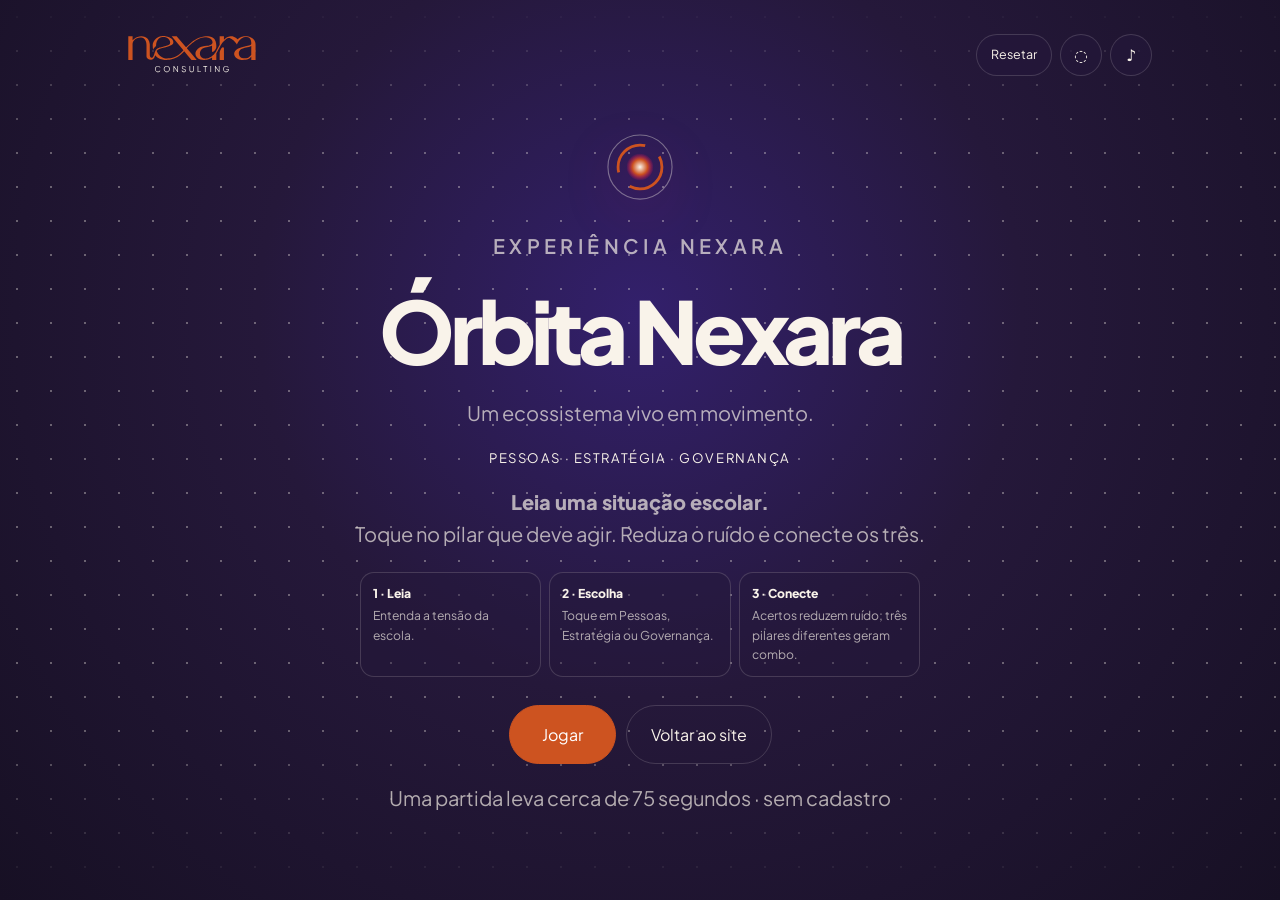
==== nexara-game-2.html @ ec798488 "Add Nexara game 2 experience" ====
<!doctype html>
<html lang="pt-BR">
<head>
  <meta charset="utf-8" />
  <meta name="viewport" content="width=device-width, initial-scale=1, viewport-fit=cover" />
  <title>Órbita Nexara — um ecossistema vivo em movimento</title>
  <meta name="description" content="Uma experiência interativa Nexara sobre decisões, equilíbrio, conexão e ruído no ecossistema escolar." />
  <link rel="stylesheet" href="styles.css?v=20260816-game" />
  <style>
    :root{--g-bg:#25183A;--g-ink:#F9F3EA;--g-muted:rgba(249,243,234,.68);--g-line:rgba(249,243,234,.16);--g-pink:#E30B5D;--g-terra:#CD5320;--g-teal:#25907D;--g-purple:#33206C}
    html,body{min-height:100%;background:var(--g-bg);color:var(--g-ink)}body{overflow-x:hidden}
    .orbit-page{min-height:100svh;position:relative;overflow:hidden;background:radial-gradient(circle at 50% 35%,#33206C 0,#25183A 44%,#171024 100%)}
    .orbit-page:before{content:"";position:absolute;inset:0;opacity:.35;background-image:radial-gradient(#F9F3EA 1px,transparent 1px);background-size:34px 34px;mask-image:linear-gradient(to bottom,transparent,#000 18%,#000 80%,transparent)}
    .orbit-shell{width:min(100%,1120px);min-height:100svh;margin:auto;padding:clamp(18px,3vw,34px) clamp(16px,4vw,48px) 40px;position:relative;z-index:1;display:flex;flex-direction:column}
    .orbit-top{display:flex;align-items:center;justify-content:space-between;gap:16px}.orbit-top img{width:128px}.orbit-top-actions{display:flex;gap:8px}.icon-btn{border:1px solid var(--g-line);background:rgba(37,24,58,.62);color:var(--g-ink);border-radius:999px;min-width:42px;height:42px;cursor:pointer;font:inherit}.icon-btn:focus-visible,.orbit-choice:focus-visible,.btn:focus-visible,input:focus-visible,select:focus-visible{outline:3px solid #F9F3EA;outline-offset:3px}
    .orbit-intro,.orbit-result,.orbit-form{max-width:690px;margin:auto;text-align:center;display:grid;gap:18px;align-content:center;flex:1}.orbit-mark{width:90px;margin:0 auto;filter:drop-shadow(0 16px 28px rgba(227,11,93,.28))}.eyebrow{color:#F29A67}.orbit-intro h1{font-size:clamp(2.5rem,8vw,5.4rem);letter-spacing:-.06em}.orbit-intro p{font-size:clamp(1rem,2.5vw,1.25rem);color:var(--g-muted);max-width:48ch;margin:auto}.orbit-sub{font-size:.82rem!important;letter-spacing:.12em;text-transform:uppercase;color:#F9F3EA!important}.orbit-actions{display:flex;justify-content:center;gap:10px;flex-wrap:wrap;margin-top:10px}
    .btn{font:inherit}.orbit-page .btn-accent{background:var(--g-terra);border-color:var(--g-terra);color:#fff}.orbit-page .btn-ghost{background:transparent!important;color:var(--g-ink)!important;border-color:var(--g-line)!important}.orbit-page .btn-ghost:hover{background:rgba(249,243,234,.08)!important;border-color:var(--g-ink)!important;color:var(--g-ink)!important}
    .orbit-game{display:none;flex:1;min-height:0;flex-direction:column;gap:14px;padding-top:22px}.orbit-game.active{display:flex}.game-meta{display:flex;align-items:center;justify-content:space-between;gap:12px;font-size:.82rem;color:var(--g-muted)}.progress{height:5px;background:rgba(249,243,234,.12);border-radius:9px;overflow:hidden}.progress i{display:block;height:100%;width:0;background:linear-gradient(90deg,var(--g-pink),var(--g-terra),var(--g-teal));transition:width .35s ease}
    .orbital-stage{position:relative;height:min(45svh,430px);min-height:270px;display:grid;place-items:center}.orbital-stage canvas{position:absolute;inset:0;width:100%;height:100%}.core-asset{width:120px;position:relative;z-index:1;filter:drop-shadow(0 0 26px rgba(205,83,32,.4));transition:transform .3s ease}.core-asset.pulse{transform:scale(1.16)}.noise-readout{position:absolute;right:0;top:8px;display:grid;gap:5px;justify-items:end;font-size:.72rem;letter-spacing:.1em;text-transform:uppercase;color:var(--g-muted)}.noise-readout b{color:#F9F3EA}.noise-bar{width:90px;height:5px;border-radius:9px;background:rgba(249,243,234,.14);overflow:hidden}.noise-bar i{display:block;height:100%;width:0;background:var(--g-pink);transition:width .3s ease}
    .scenario{background:rgba(27,16,47,.88);border:1px solid var(--g-line);border-radius:22px;padding:20px clamp(16px,4vw,28px);backdrop-filter:blur(14px);display:grid;gap:12px;box-shadow:0 20px 50px rgba(0,0,0,.22)}.scenario-kicker{font-size:.72rem;letter-spacing:.14em;text-transform:uppercase;color:#F29A67}.scenario h2{font-size:clamp(1.12rem,3.4vw,1.55rem);line-height:1.28}.scenario small{color:var(--g-muted)}.choices{display:grid;grid-template-columns:repeat(3,1fr);gap:9px}.orbit-choice{border:1px solid var(--g-line);border-radius:15px;background:#25183A;color:var(--g-ink);padding:12px 8px;min-height:74px;display:grid;place-items:center;gap:6px;cursor:pointer;font:600 .78rem/1.15 inherit;transition:transform .2s,border-color .2s,background .2s}.orbit-choice img{width:30px;height:30px}.orbit-choice:hover,.orbit-choice:active{transform:translateY(-2px);border-color:var(--g-terra);background:#33206C}.orbit-choice[disabled]{opacity:.45;cursor:default;transform:none}.feedback{min-height:22px;font-size:.86rem;color:var(--g-muted);text-align:center}.feedback.good{color:#8BD5C6}.feedback.bad{color:#FF9ABB}
    .scoreline{display:flex;justify-content:space-between;gap:8px;color:var(--g-muted);font-size:.78rem}.scoreline b{color:var(--g-ink);font-size:1rem}.combo{color:#F29A67}
    .howto{margin:0;text-align:center;color:var(--g-muted);font-size:.78rem;letter-spacing:.02em}.howto strong{color:var(--g-ink)}
    .rules{display:grid;grid-template-columns:repeat(3,1fr);gap:8px;margin:4px auto 0;width:min(100%,560px);text-align:left}.rule{border:1px solid var(--g-line);border-radius:14px;padding:11px 12px;background:rgba(37,24,58,.42);font-size:.76rem;color:var(--g-muted)}.rule b{display:block;color:var(--g-ink);margin-bottom:3px}.reset-btn{padding-inline:14px;min-width:auto;font-size:.78rem}
    .orbit-result{display:none}.orbit-result.active{display:grid}.result-score{font-size:clamp(4rem,15vw,7rem);font-weight:800;letter-spacing:-.08em;line-height:.9;color:#F9F3EA}.result-score small{font-size:1rem;letter-spacing:.12em;color:var(--g-muted)}.result-copy{color:var(--g-muted);max-width:48ch;margin:auto}.result-bars{display:grid;gap:10px;text-align:left;margin:12px auto;width:min(100%,420px)}.result-row{display:grid;grid-template-columns:110px 1fr 30px;align-items:center;gap:10px;font-size:.78rem}.result-track{height:7px;background:rgba(249,243,234,.12);border-radius:8px;overflow:hidden}.result-track i{display:block;height:100%;background:var(--g-terra);width:0}.result-row:nth-child(2) i{background:var(--g-pink)}.result-row:nth-child(3) i{background:var(--g-teal)}.result-row:nth-child(4) i{background:#9F90D4}
    .orbit-form{display:none;max-width:620px;text-align:left}.orbit-form.active{display:grid}.orbit-form h2{text-align:center}.orbit-form>p{text-align:center;color:var(--g-muted)}.form-grid{display:grid;grid-template-columns:1fr 1fr;gap:12px}.field{display:grid;gap:6px}.field.full{grid-column:1/-1}.field label{font-size:.78rem;color:var(--g-muted)}.field input,.field select{width:100%;padding:12px 13px;border:1px solid var(--g-line);border-radius:12px;background:rgba(37,24,58,.8);color:var(--g-ink);font:inherit}.consent{display:flex;gap:9px;align-items:flex-start;font-size:.76rem;color:var(--g-muted)}.consent input{accent-color:var(--g-pink);margin-top:3px}.form-error{color:#FF9ABB;font-size:.8rem;min-height:18px}.form-success{color:#8BD5C6;text-align:center}.form-actions{display:flex;justify-content:center;gap:10px;flex-wrap:wrap}.orbit-foot{font-size:.72rem;color:rgba(249,243,234,.45);text-align:center;margin-top:18px}
    @media(max-width:600px){.orbit-shell{padding-bottom:22px}.orbit-top img{width:112px}.choices{gap:6px}.orbit-choice{min-height:70px;font-size:.7rem}.form-grid{grid-template-columns:1fr}.field.full{grid-column:auto}.orbital-stage{height:36svh;min-height:235px}.core-asset{width:96px}.orbit-result,.orbit-form{padding:12px 0}.result-row{grid-template-columns:94px 1fr 26px}}
    @media(prefers-reduced-motion:reduce){.orbit-page *{animation:none!important;transition:none!important}}
  </style>
</head>
<body>
<main class="orbit-page" id="app"><div class="orbit-shell">
  <header class="orbit-top"><a href="index.html" aria-label="Voltar para Nexara"><img src="assets/logos/nexara-horizontal-white.svg" alt="Nexara Consulting" /></a><div class="orbit-top-actions"><button class="icon-btn reset-btn" id="reset" type="button" title="Resetar partida">Resetar</button><button class="icon-btn" id="motion" type="button" aria-pressed="false" title="Reduzir movimento">◌</button><button class="icon-btn" id="sound" type="button" aria-pressed="false" title="Som ligado">♪</button></div></header>
  <section class="orbit-intro" id="intro"><img class="orbit-mark" src="assets/game/nexara-core.svg" alt="" /><p class="eyebrow">Experiência Nexara</p><h1>Órbita Nexara</h1><p>Um ecossistema vivo em movimento.</p><p class="orbit-sub">Pessoas · Estratégia · Governança</p><p><strong>Leia uma situação escolar.</strong><br />Toque no pilar que deve agir. Reduza o ruído e conecte os três.</p><div class="rules" aria-label="Regras do jogo"><div class="rule"><b>1 · Leia</b>Entenda a tensão da escola.</div><div class="rule"><b>2 · Escolha</b>Toque em Pessoas, Estratégia ou Governança.</div><div class="rule"><b>3 · Conecte</b>Acertos reduzem ruído; três pilares diferentes geram combo.</div></div><div class="orbit-actions"><button class="btn btn-accent btn-lg" id="start" type="button">Jogar</button><a class="btn btn-ghost" href="index.html">Voltar ao site</a></div><p class="orbit-foot">Uma partida leva cerca de 75 segundos · sem cadastro</p></section>
  <section class="orbit-game" id="game" aria-live="polite"><div class="game-meta"><span>ÍNDICE DE ÓRBITA <b id="score">0</b></span><span><b id="phase">ORGANIZAR</b> · <span id="time">75</span>s</span></div><div class="progress"><i id="progress"></i></div><p class="howto"><strong>Como jogar:</strong> leia a situação → toque na força que deve agir → conecte os três pilares.</p><div class="orbital-stage"><canvas id="orbitCanvas" aria-hidden="true"></canvas><img class="core-asset" id="core" src="assets/game/nexara-core.svg" alt="Núcleo do ecossistema" /><div class="noise-readout"><span>ruído <b id="noiseText">12%</b></span><span class="noise-bar"><i id="noiseBar"></i></span></div></div><div class="scenario" id="scenario"><div class="scenario-kicker" id="scenarioTag">SITUAÇÃO 01</div><h2 id="scenarioText">A equipe cresceu, mas as decisões continuam concentradas em poucas pessoas.</h2><small><strong>Escolha uma resposta:</strong> qual força deve agir agora?</small><div class="choices"><button class="orbit-choice" data-pillar="0"><img src="assets/game/pillar-people.svg" alt="" />Pessoas</button><button class="orbit-choice" data-pillar="1"><img src="assets/game/pillar-strategy.svg" alt="" />Estratégia</button><button class="orbit-choice" data-pillar="2"><img src="assets/game/pillar-governance.svg" alt="" />Governança</button></div><div class="feedback" id="feedback" role="status"></div><div class="scoreline"><span>sequência <b class="combo" id="combo">—</b></span><span>melhor <b id="best">0</b></span></div></div></section>
  <section class="orbit-result" id="result"><img class="orbit-mark" src="assets/game/nexara-core.svg" alt="" /><p class="eyebrow">Órbita concluída</p><h2 id="resultTitle">Você manteve o sistema em movimento.</h2><div class="result-score"><span id="finalScore">0</span><small>/100<br />ÍNDICE DE ÓRBITA</small></div><p class="result-copy" id="resultCopy"></p><div class="result-bars"><div class="result-row"><span>Pessoas</span><span class="result-track"><i id="barPeople"></i></span><b id="valPeople">0</b></div><div class="result-row"><span>Estratégia</span><span class="result-track"><i id="barStrategy"></i></span><b id="valStrategy">0</b></div><div class="result-row"><span>Governança</span><span class="result-track"><i id="barGovernance"></i></span><b id="valGovernance">0</b></div><div class="result-row"><span>Ruído</span><span class="result-track"><i id="barNoise"></i></span><b id="valNoise">0</b></div></div><div class="orbit-actions"><button class="btn btn-accent" id="diagnostic" type="button">Receber diagnóstico gratuito</button><button class="btn btn-ghost" id="restart" type="button">Tentar novamente</button></div></section>
  <section class="orbit-form" id="form"><p class="eyebrow">Próximo movimento</p><h2>Seu sistema acabou de mostrar alguns sinais.</h2><p>Quer descobrir onde sua escola pode estar perdendo energia?</p><form id="leadForm" novalidate><div class="form-grid"><div class="field"><label for="name">Nome*</label><input id="name" name="name" required /></div><div class="field"><label for="email">E-mail*</label><input id="email" name="email" type="email" required /></div><div class="field full"><label for="school">Nome da escola*</label><input id="school" name="school" required /></div><div class="field"><label for="phone">Celular</label><input id="phone" name="phone" inputmode="tel" placeholder="+55 (11) 99999-9999" /></div><div class="field"><label for="city">Cidade*</label><input id="city" name="city" required /></div><div class="field"><label for="state">Estado*</label><select id="state" name="state" required><option value="">Selecione</option><option>AC</option><option>AL</option><option>AM</option><option>BA</option><option>CE</option><option>DF</option><option>ES</option><option>GO</option><option>MA</option><option>MG</option><option>MS</option><option>MT</option><option>PA</option><option>PB</option><option>PE</option><option>PI</option><option>PR</option><option>RJ</option><option>RN</option><option>RO</option><option>RR</option><option>RS</option><option>SC</option><option>SE</option><option>SP</option><option>TO</option></select></div><div class="field"><label for="security">Pergunta de segurança · 7 + 4 = ?*</label><input id="security" name="security" inputmode="numeric" required /></div></div><label class="consent"><input id="consent" name="consent" type="checkbox" required /> Aceito receber mensagens e comunicações da School of Schools.</label><p class="form-error" id="formError" role="alert"></p><p class="form-success" id="formSuccess" hidden>Recebido. A Nexara vai entrar em contato.</p><div class="form-actions"><button class="btn btn-accent" type="submit">Receber meu diagnóstico</button><button class="btn btn-ghost" id="backResult" type="button">Voltar ao resultado</button></div></form></section>
</div></main>
<script>
(()=>{
 const $=s=>document.querySelector(s),qs=s=>[...document.querySelectorAll(s)],names=['Pessoas','Estratégia','Governança'],colors=['#E30B5D','#CD5320','#25907D'];
 const scenarios=[['A liderança está sobrecarregada e continua concentrando decisões que poderiam estar com a equipe.',[0],'LIDERANÇA'],['Um professor experiente perdeu energia depois de uma mudança na escola.',[0],'PESSOAS'],['Os valores estão nas paredes, mas não aparecem nas decisões do dia a dia.',[0],'CULTURA E VALORES'],['A escola quer desenvolver novas lideranças, mas sempre chama as mesmas pessoas.',[0],'LIDERANÇA'],['A equipe cresceu e os novos profissionais ainda não incorporaram a cultura.',[0],'EQUIPE'],['A inovação é um valor, mas ninguém sente espaço para experimentar.',[0],'CULTURA E VALORES'],['Cinco projetos começaram ao mesmo tempo e nenhum recebe energia suficiente.',[1],'ESTRATÉGIA'],['A escola cresceu, mas sua proposta de valor não acompanhou a nova fase.',[1],'DIREÇÃO'],['A mantenedora quer expandir e precisa escolher onde colocar energia primeiro.',[1],'CRESCIMENTO'],['Todo mundo está ocupado, mas ninguém sabe o que vem primeiro.',[1],'FOCO'],['As demandas de famílias, equipe e alunos disputam a mesma atenção.',[1],'PRIORIDADE'],['Bons projetos existem, mas não apontam para uma mesma direção.',[1],'DIREÇÃO'],['Não está claro se uma decisão cabe à direção, à coordenação ou à mantenedora.',[2],'CLAREZA'],['A direção espera uma decisão da coordenação, e a coordenação espera a direção.',[2],'PAPÉIS'],['Uma mudança foi anunciada sem definir quem a colocaria em prática.',[2],'RESPONSABILIDADE'],['Diferentes pessoas decidem sobre o mesmo assunto sem um critério comum.',[2],'ACORDOS'],['Uma família procura a escola e ninguém sabe quem deve conduzir a conversa.',[2],'FAMÍLIA'],['A escola cresceu, mas os papéis entre mantenedora e direção continuam os mesmos.',[2],'GOVERNANÇA'],['A equipe está sobrecarregada e as prioridades mudam toda semana.',[0,1],'PESSOAS + ESTRATÉGIA'],['Uma família pede uma exceção e a liderança precisa preservar confiança e critérios.',[0,2],'PESSOAS + GOVERNANÇA'],['A nova prioridade exige autonomia, mas ninguém sabe até onde pode decidir.',[1,2],'ESTRATÉGIA + GOVERNANÇA'],['Parte da equipe ainda não está preparada para implementar a nova proposta.',[0,1],'PESSOAS + ESTRATÉGIA'],['A escola quer mudar práticas sem perder sua identidade.',[0,1,2],'CONEXÃO'],['A direção quer ouvir a equipe, definir foco e registrar quem decide.',[0,1,2],'CONEXÃO'],['Um conflito entre áreas volta a aparecer porque cada uma age por uma lógica.',[0,2],'CONEXÃO'],['Uma reunião termina com muitas ideias, mas nenhuma decisão com dono.',[1,2],'RUÍDO'],['Urgências interrompem o planejamento e criam retrabalho.',[1],'RUÍDO'],['Reuniões demais estão atravessando o tempo de preparação dos professores.',[0,1],'RUÍDO'],['Informações desencontradas fazem famílias receberem respostas diferentes.',[0,2],'RUÍDO']];
 const state={phase:'INTRO',score:0,noise:12,elapsed:0,scenario:0,combo:[],comboCount:0,pillar:[0,0,0],answered:false,best:Number(localStorage.getItem('nexaraOrbitBest')||0),sound:false,reduced:matchMedia('(prefers-reduced-motion: reduce)').matches};
 const intro=$('#intro'),game=$('#game'),result=$('#result'),form=$('#form'),canvas=$('#orbitCanvas'),ctx=canvas.getContext('2d');$('#best').textContent=state.best;
 function track(name,detail={}){window.dataLayer=window.dataLayer||[];window.dataLayer.push({event:name,...detail})}let audioCtx=null;function ensureAudio(){try{audioCtx=audioCtx||new(window.AudioContext||window.webkitAudioContext)();if(audioCtx.state==='suspended')audioCtx.resume()}catch(e){audioCtx=null}}function tone(freq,dur=.12,type='sine'){if(!state.sound||!audioCtx)return;const o=audioCtx.createOscillator(),g=audioCtx.createGain(),now=audioCtx.currentTime;o.type=type;o.frequency.setValueAtTime(freq,now);g.gain.setValueAtTime(.0001,now);g.gain.exponentialRampToValueAtTime(.1,now+.015);g.gain.exponentialRampToValueAtTime(.0001,now+dur);o.connect(g).connect(audioCtx.destination);o.start(now);o.stop(now+dur+.02)}function resize(){const r=canvas.getBoundingClientRect(),d=Math.min(devicePixelRatio||1,1.5);canvas.width=r.width*d;canvas.height=r.height*d;ctx.setTransform(d,0,0,d,0,0)}addEventListener('resize',resize);resize();
 const dots=Array.from({length:26},(_,i)=>({a:Math.random()*Math.PI*2,r:70+Math.random()*140,s:.08+Math.random()*.2,c:i%3}));
 const orbitNodes=[{label:'P',color:colors[0],angle:-Math.PI/2,rx:.34,ry:.19},{label:'E',color:colors[1],angle:.55,rx:.39,ry:.22},{label:'G',color:colors[2],angle:2.6,rx:.34,ry:.19}];
 function draw(t=0){const w=canvas.clientWidth,h=canvas.clientHeight,sec=t/1000;ctx.clearRect(0,0,w,h);ctx.save();ctx.translate(w/2,h/2);const base=Math.min(w,h),cx=0,cy=0;ctx.strokeStyle='rgba(249,243,234,.12)';ctx.lineWidth=1;[.64,1,1.35].forEach((m,i)=>{ctx.beginPath();ctx.ellipse(cx,cy,base*.22*m,base*.10*m,(-.18+i*.7),0,Math.PI*2);ctx.stroke()});dots.forEach(d=>{d.a+=(state.reduced?0:d.s*.01);const rx=base*.22*(d.r/110),ry=rx*.46;ctx.fillStyle=colors[d.c];ctx.globalAlpha=.2+state.score/260;ctx.beginPath();ctx.arc(Math.cos(d.a)*rx,Math.sin(d.a)*ry,2.2,0,Math.PI*2);ctx.fill()});
   const pts=orbitNodes.map((n,i)=>{const energy=Math.min(1,(state.pillar[i]||0)/5);const wobble=state.reduced?0:Math.sin(sec*(.7+i*.18)+i)*.035;const a=n.angle+sec*(.18+i*.06)+wobble;return{x:Math.cos(a)*base*n.rx*(1+energy*.12),y:Math.sin(a)*base*n.ry*(1+energy*.12),energy,color:n.color,label:n.label}});
   pts.forEach((p,i)=>{const q=pts[(i+1)%3],strength=Math.min(1,(state.pillar[i]+state.pillar[(i+1)%3])/8);ctx.strokeStyle=p.color;ctx.globalAlpha=.18+strength*.5;ctx.lineWidth=1+strength*2;ctx.beginPath();ctx.moveTo(p.x,p.y);ctx.lineTo(q.x,q.y);ctx.stroke()});
   pts.forEach(p=>{const r=7+p.energy*8;ctx.globalAlpha=.22;ctx.fillStyle=p.color;ctx.beginPath();ctx.arc(p.x,p.y,r*2.8,0,Math.PI*2);ctx.fill();ctx.globalAlpha=1;ctx.fillStyle=p.color;ctx.beginPath();ctx.arc(p.x,p.y,r,0,Math.PI*2);ctx.fill();ctx.fillStyle='#F9F3EA';ctx.font='700 10px Plus Jakarta Sans';ctx.textAlign='center';ctx.textBaseline='middle';ctx.fillText(p.label,p.x,p.y)});
   const noiseCount=Math.min(12,Math.round(state.noise/8));for(let i=0;i<noiseCount;i++){const a=sec*(.35+i*.03)+i*1.9,x=Math.cos(a)*base*.38,y=Math.sin(a)*base*.21;ctx.strokeStyle='#E30B5D';ctx.globalAlpha=.18+state.noise/220;ctx.lineWidth=1.5;ctx.beginPath();ctx.moveTo(x-7,y-4);ctx.lineTo(x+7,y+4);ctx.stroke()}
   ctx.restore();requestAnimationFrame(draw)}draw();
 function setSection(which){[game,result,form].forEach(s=>s.classList.remove('active'));intro.style.display=which==='INTRO'?'grid':'none';if(which==='PLAYING')game.classList.add('active');if(which==='RESULT')result.classList.add('active');if(which==='FORM')form.classList.add('active');state.phase=which}
 function update(){const pct=Math.min(100,state.elapsed/75*100);$('#progress').style.width=pct+'%';$('#time').textContent=Math.max(0,Math.ceil(75-state.elapsed));$('#score').textContent=state.score;$('#noiseText').textContent=state.noise+'%';$('#noiseBar').style.width=state.noise+'%';$('#phase').textContent=state.elapsed<20?'ORGANIZAR':state.elapsed<45?'CONECTAR':'ESTABILIZAR';$('#combo').textContent=state.combo.length?state.combo.map(i=>names[i][0]).join(' · '):'—'}
 let last=0,timer;function startGame(){ensureAudio();state.sound=true;$('#sound').textContent='♪';$('#sound').setAttribute('aria-pressed','true');tone(440,.16);track('game_started');setSection('PLAYING');requestAnimationFrame(resize);Object.assign(state,{score:0,noise:12,elapsed:0,scenario:0,combo:[],comboCount:0,pillar:[0,0,0],answered:false});nextScenario();last=performance.now();timer=requestAnimationFrame(loop)}function loop(now){if(state.phase!=='PLAYING')return;const dt=(now-last)/1000;last=now;state.elapsed+=dt;update();if(state.elapsed>=75){complete();return}timer=requestAnimationFrame(loop)}
 function nextScenario(){const pool=scenarios.filter((_,i)=>i!==state.scenario),pick=pool[Math.floor(Math.random()*pool.length)];state.current=pick;state.scenario=scenarios.indexOf(pick);state.answered=false;$('#scenarioTag').textContent='SITUAÇÃO '+String(state.scenario+1).padStart(2,'0')+' · '+pick[2];$('#scenarioText').textContent=pick[0];$('#feedback').textContent='';$('#feedback').className='feedback';qs('.orbit-choice').forEach(b=>b.disabled=false);update()}
 function choose(p){if(state.phase!=='PLAYING'||state.answered)return;state.answered=true;const good=state.current[1].includes(p);state.pillar[p]++;track('pillar_'+['people','strategy','governance'][p]+'_selected');qs('.orbit-choice').forEach(b=>b.disabled=true);if(good){state.score+=8;state.noise=Math.max(4,state.noise-5);state.combo.push(p);if(state.combo.length>3)state.combo.shift();$('#feedback').textContent=state.current[1].length>1?'Conexão encontrada. O sistema ganhou direção.':'Boa leitura. A energia se organizou.';$('#feedback').className='feedback good';if(state.combo.length===3&&new Set(state.combo).size===3){state.score=Math.min(100,state.score+16);state.comboCount++;track('combo_completed');$('#feedback').textContent='CONEXÃO COMPLETA · ÓRBITA '+(state.comboCount+1);$('#core').classList.add('pulse');setTimeout(()=>$('#core').classList.remove('pulse'),350)}}else{state.score=Math.max(0,state.score-4);state.noise=Math.min(100,state.noise+9);state.combo=[];track('noise_hit');$('#feedback').textContent='O ruído ganhou espaço. Tente conectar outra força.';$('#feedback').className='feedback bad'}update();setTimeout(()=>{if(state.phase==='PLAYING')nextScenario()},1700)}
 function complete(){cancelAnimationFrame(timer);state.score=Math.max(0,Math.min(100,Math.round(state.score+Math.max(0,20-state.noise/5))));if(state.score>state.best){state.best=state.score;localStorage.setItem('nexaraOrbitBest',state.best)}track('game_completed',{score:state.score});$('#finalScore').textContent=state.score;const title=state.score<40?'Órbita instável':state.score<60?'Órbita em formação':state.score<80?'Órbita estável':'Órbita Nexara';const copy=state.score<40?'O sistema perdeu energia antes de encontrar equilíbrio.':state.score<60?'Você encontrou algumas conexões, mas ainda deixou energia escapar.':state.score<80?'Você conectou os pilares e manteve o sistema funcionando.':'Você conectou os três pilares com velocidade, precisão e consistência.';$('#resultTitle').textContent=title;$('#resultCopy').textContent=copy;[['People',0],['Strategy',1],['Governance',2]].forEach(([n,i])=>{$('#bar'+n).style.width=Math.min(100,state.pillar[i]*12+20)+'%';$('#val'+n).textContent=state.pillar[i]});$('#barNoise').style.width=state.noise+'%';$('#valNoise').textContent=state.noise;setSection('RESULT')}
 function resetGame(){cancelAnimationFrame(timer);state.phase='INTRO';state.score=0;state.noise=12;state.elapsed=0;state.combo=[];state.comboCount=0;state.pillar=[0,0,0];state.answered=false;$('#formSuccess').hidden=true;$('#formError').textContent='';$('#leadForm').reset();setSection('INTRO');update()}
 $('#start').onclick=startGame;$('#reset').onclick=resetGame;$('#restart').onclick=()=>{track('game_restarted');startGame()};$('#diagnostic').onclick=()=>{track('diagnostic_cta_clicked');track('diagnostic_form_started');setSection('FORM')};$('#backResult').onclick=()=>setSection('RESULT');qs('.orbit-choice').forEach(b=>b.onclick=()=>{tone(620+Number(b.dataset.pillar)*100,.12);choose(Number(b.dataset.pillar))});$('#sound').onclick=e=>{ensureAudio();state.sound=!state.sound;e.currentTarget.textContent=state.sound?'♪':'×';e.currentTarget.setAttribute('aria-pressed',String(state.sound));if(state.sound)tone(660,.12)};$('#motion').onclick=e=>{state.reduced=!state.reduced;document.documentElement.classList.toggle('reduce-motion',state.reduced);e.currentTarget.setAttribute('aria-pressed',String(state.reduced))};
 $('#leadForm').onsubmit=e=>{e.preventDefault();const f=e.currentTarget,err=$('#formError'),data=Object.fromEntries(new FormData(f).entries());if(!data.name||!data.email||!data.school||!data.city||!data.state||data.security!=='11'||!$('#consent').checked){err.textContent='Confira os campos obrigatórios e responda 7 + 4 = 11.';return}err.textContent='';const payload={...data,consent:true,score:state.score,indice_orbita:state.score,pontuacao_pessoas:state.pillar[0],pontuacao_estrategia:state.pillar[1],pontuacao_governanca:state.pillar[2],nivel_ruido:state.noise,quantidade_de_combos:state.comboCount,tempo_de_jogo:75};window.nexaraDiagnosticQueue=window.nexaraDiagnosticQueue||[];window.nexaraDiagnosticQueue.push(payload);track('diagnostic_form_completed',{score:state.score});$('#formSuccess').hidden=false;f.querySelector('button[type="submit"]').disabled=true};
 addEventListener('keydown',e=>{if(e.key==='Escape'&&state.phase==='PLAYING'){cancelAnimationFrame(timer);setSection('INTRO')}});
})();
</script></body></html>
---- styles.css ----
/* ===== Nexara Consulting — design system ===== */
:root {
  --navy-900: #08101c;
  --navy-800: #0d1b2a;
  --navy-700: #122438;
  --navy-600: #1b3350;
  --orange: #cd5320;
  --orange-hi: #e8632a;
  --cream: #f5f0ea;
  --paper: #f3ede4;
  --ink: #0d1b2a;
  --text: rgba(245, 240, 234, 0.86);
  --muted: rgba(245, 240, 234, 0.6);
  --line: rgba(245, 240, 234, 0.12);
  --maxw: 1180px;
  --radius: 16px;
  --ease: cubic-bezier(0.22, 0.61, 0.36, 1);
}

@font-face {
  font-family: "Plus Jakarta Sans";
  src: url("assets/fonts/PlusJakartaSans-Light.ttf") format("truetype");
  font-weight: 300; font-display: swap;
}
@font-face {
  font-family: "Plus Jakarta Sans";
  src: url("assets/fonts/PlusJakartaSans-Regular.ttf") format("truetype");
  font-weight: 400; font-display: swap;
}
@font-face {
  font-family: "Plus Jakarta Sans";
  src: url("assets/fonts/PlusJakartaSans-Medium.ttf") format("truetype");
  font-weight: 500; font-display: swap;
}
@font-face {
  font-family: "Plus Jakarta Sans";
  src: url("assets/fonts/PlusJakartaSans-SemiBold.ttf") format("truetype");
  font-weight: 600; font-display: swap;
}
@font-face {
  font-family: "Plus Jakarta Sans";
  src: url("assets/fonts/PlusJakartaSans-ExtraBold.ttf") format("truetype");
  font-weight: 800; font-display: swap;
}

* { box-sizing: border-box; }
html { scroll-behavior: smooth; }
body {
  margin: 0;
  font-family: "Plus Jakarta Sans", system-ui, -apple-system, sans-serif;
  background: var(--navy-800);
  color: var(--text);
  line-height: 1.6;
  -webkit-font-smoothing: antialiased;
}
img, svg, video { max-width: 100%; display: block; }
a { color: inherit; text-decoration: none; }
h1, h2, h3, h4 { line-height: 1.15; margin: 0; font-weight: 800; letter-spacing: -0.02em; }
p { margin: 0; }

.container { width: 100%; max-width: var(--maxw); margin: 0 auto; padding: 0 24px; }
.skip-link {
  position: absolute; left: -999px; top: 0; background: var(--orange); color: #fff;
  padding: 10px 16px; z-index: 200; border-radius: 0 0 8px 0;
}
.skip-link:focus { left: 0; }

/* ===== Buttons ===== */
.btn {
  display: inline-flex; align-items: center; justify-content: center;
  padding: 13px 24px; border-radius: 999px; font-weight: 600; font-size: 0.95rem;
  border: 1px solid transparent; cursor: pointer; transition: transform 0.2s var(--ease), background 0.2s, color 0.2s;
}
.btn:hover { transform: translateY(-2px); }
.btn-accent { background: var(--orange); color: #fff; }
.btn-accent:hover { background: var(--orange-hi); }
.btn-ghost { border-color: var(--line); color: var(--cream); }
.btn-ghost:hover { border-color: var(--orange); color: var(--orange-hi); }
.btn-lg { padding: 16px 32px; font-size: 1.05rem; }

/* ===== Header ===== */
.site-header {
  position: sticky; top: 0; z-index: 100;
  backdrop-filter: blur(10px);
  background: rgba(8, 16, 28, 0.55);
  border-bottom: 1px solid transparent;
  transition: background 0.3s, border-color 0.3s;
}
.site-header.scrolled { background: rgba(8, 16, 28, 0.92); border-color: var(--line); }
.header-inner { display: flex; align-items: center; justify-content: space-between; height: 72px; }
.brand-logo { height: 26px; width: auto; }
.main-nav { display: flex; align-items: center; }
.nav-list { display: flex; align-items: center; gap: 28px; list-style: none; margin: 0; padding: 0; }
.nav-list a { color: var(--text); font-weight: 500; font-size: 0.95rem; transition: color 0.2s; }
.nav-list a:hover { color: var(--orange-hi); }
.nav-cta { margin-left: 8px; }
.nav-toggle { display: none; background: none; border: 0; cursor: pointer; flex-direction: column; gap: 5px; padding: 8px; }
.nav-toggle span { width: 24px; height: 2px; background: var(--cream); transition: 0.3s; }

/* ===== Hero ===== */
.hero { position: relative; min-height: 92vh; display: flex; align-items: center; overflow: hidden; isolation: isolate; background: var(--navy-900) url("assets/hero/nexara-poster.png") center / cover no-repeat; }
.hero::after {
  content: ""; position: absolute; inset: -20%; z-index: 1; pointer-events: none;
  background: radial-gradient(circle at 72% 35%, rgba(232,99,42,.18), transparent 28%), radial-gradient(circle at 20% 80%, rgba(42,125,120,.13), transparent 30%);
  animation: hero-drift 14s ease-in-out infinite alternate;
}
.hero-video {
  position: absolute; inset: 0; width: 100%; height: 100%; object-fit: contain; object-position: center; z-index: 0;
  background: var(--navy-900); opacity: .86; transition: opacity .8s var(--ease);
}
.hero-video.is-ready { opacity: 1; }
.hero-play { position: absolute; z-index: 4; left: 24px; bottom: 28px; border: 1px solid rgba(245,240,234,.45); border-radius: 999px; padding: 11px 18px; background: rgba(8,16,28,.78); color: var(--cream); font: inherit; cursor: pointer; backdrop-filter: blur(8px); }
.hero-play:not([hidden]) { display: inline-flex; }
.hero-overlay {
  position: absolute; inset: 0; z-index: 1;
  background: radial-gradient(120% 90% at 70% 30%, rgba(8,16,28,0.35), rgba(8,16,28,0.82) 70%, rgba(8,16,28,0.95));
}
.hero-content { position: relative; z-index: 2; padding: 120px 24px; max-width: 760px; }
.hero-content-hidden { display: none; }
.eyebrow {
  text-transform: uppercase; letter-spacing: 0.22em; font-size: 0.78rem; font-weight: 600;
  color: var(--orange-hi); margin-bottom: 18px;
}
.hero-title { font-size: clamp(2.6rem, 6vw, 4.6rem); color: var(--cream); }
.hero-sub { margin-top: 22px; font-size: clamp(1.05rem, 1.6vw, 1.35rem); color: var(--text); max-width: 620px; }
.hero-actions { margin-top: 36px; display: flex; gap: 14px; flex-wrap: wrap; }
.scroll-cue { position: absolute; bottom: 28px; left: 50%; transform: translateX(-50%); z-index: 2; width: 26px; height: 42px; border: 2px solid var(--muted); border-radius: 14px; }
.scroll-cue span { position: absolute; top: 8px; left: 50%; transform: translateX(-50%); width: 4px; height: 8px; background: var(--orange-hi); border-radius: 2px; animation: scrolldot 1.8s infinite; }
@keyframes scrolldot { 0% { opacity: 0; top: 8px; } 40% { opacity: 1; } 80% { opacity: 0; top: 22px; } 100% { opacity: 0; } }

/* ===== Hero continuation: copy and ecosystem motion appear after the film ===== */
#cenario .container { position: relative; }
.scroll-copy { max-width: 640px; padding: 12px 0 72px; }
.scroll-copy .hero-title { color: var(--cream); }
.scroll-copy .hero-sub { color: var(--text); }
.hero-orbit {
  position: absolute; top: 58px; right: 24px; width: min(36vw, 390px); aspect-ratio: 1;
  border: 1px solid rgba(245,240,234,.18); border-radius: 50%; transform: rotate(-12deg);
  animation: orbit-float 10s ease-in-out infinite; pointer-events: none;
}
.hero-orbit::before, .hero-orbit::after { content: ""; position: absolute; inset: 15%; border: 1px solid rgba(232,99,42,.5); border-radius: 50%; }
.hero-orbit::after { inset: 28%; transform: rotate(62deg) scaleX(.55); border-color: rgba(245,240,234,.35); }
.orbit { position: absolute; inset: 7%; border: 1px solid rgba(245,240,234,.16); border-radius: 50%; }
.orbit-b { inset: 19%; transform: rotate(58deg) scaleX(.48); border-color: rgba(232,99,42,.45); }
.orbit-core { position: absolute; inset: 35%; display: grid; place-content: center; text-align: center; border-radius: 50%; background: var(--orange); color: #fff; font-weight: 800; line-height: 1.05; transform: rotate(12deg); box-shadow: 0 0 0 18px rgba(205,83,32,.12), 0 18px 44px rgba(0,0,0,.25); }
.orbit-label { position: absolute; color: var(--cream); font-size: .72rem; font-weight: 600; letter-spacing: .08em; text-transform: uppercase; }
.orbit-label::before { content: ""; display: inline-block; width: 7px; height: 7px; margin-right: 6px; border-radius: 50%; background: var(--orange-hi); }
.orbit-label-one { top: 14%; left: 2%; }.orbit-label-two { top: 30%; right: -4%; }.orbit-label-three { bottom: 11%; left: 15%; }
@keyframes orbit-float { 0%,100% { transform: rotate(-12deg) translateY(0); } 50% { transform: rotate(3deg) translateY(-10px); } }
@keyframes hero-drift { 0% { transform: translate3d(-2%, 1%, 0) scale(1); } 100% { transform: translate3d(2%, -2%, 0) scale(1.05); } }

/* ===== Sections ===== */
.section { padding: 96px 0; }
.section-alt { background: var(--navy-900); }
.section-paper { background: var(--paper); color: var(--ink); }
.section-kicker { text-transform: uppercase; letter-spacing: 0.18em; font-size: 0.78rem; font-weight: 600; color: var(--orange); margin-bottom: 14px; }
.section-kicker.ink, .section-kicker.ink { color: var(--orange); }
.section-title { font-size: clamp(1.8rem, 3.4vw, 2.8rem); color: var(--cream); max-width: 18ch; }
.section-paper .section-title { color: var(--ink); }
.section-lead { margin-top: 16px; font-size: 1.1rem; color: var(--muted); max-width: 64ch; }
.section-paper .section-lead { color: #4a4039; }
.block-subtitle { margin: 56px 0 18px; font-size: clamp(1.3rem, 2.2vw, 1.7rem); color: var(--cream); }
.section-paper .block-subtitle { color: var(--ink); }

/* ===== Grids ===== */
.card-grid { margin-top: 44px; display: grid; gap: 20px; }
.cols-3 { grid-template-columns: repeat(3, 1fr); }
.two-col { display: grid; grid-template-columns: 1.3fr 1fr; gap: 56px; align-items: center; }
.card {
  background: var(--navy-700); border: 1px solid var(--line); border-radius: var(--radius);
  padding: 28px; position: relative; overflow: hidden; transition: transform 0.35s var(--ease), border-color 0.25s, box-shadow .35s var(--ease);
}
.card::after { content: ""; position: absolute; inset: -80% 35% 35% -80%; background: linear-gradient(120deg, transparent, rgba(255,255,255,.08), transparent); transform: rotate(12deg) translateX(-40%); transition: transform .7s var(--ease); pointer-events: none; }
.card:hover { transform: translateY(-7px); border-color: rgba(205, 83, 32, 0.5); box-shadow: 0 18px 38px rgba(0,0,0,.18); }
.card:hover::after { transform: rotate(12deg) translateX(180%); }
.card h3 { font-size: 1.2rem; color: var(--cream); margin-bottom: 10px; }
.card p { color: var(--muted); font-size: 0.98rem; }
.card-feature { background: linear-gradient(160deg, var(--navy-700), var(--navy-900)); }
.card-tag { display: inline-block; font-size: 0.72rem; letter-spacing: 0.16em; text-transform: uppercase; color: var(--orange-hi); margin-bottom: 12px; }
.case-result { margin-top: 14px; padding-top: 14px; border-top: 1px solid var(--line); color: var(--orange-hi); font-weight: 500; }

/* ===== Cost panel ===== */
.stat-panel { background: var(--navy-700); border: 1px solid rgba(205, 83, 32, 0.4); border-radius: var(--radius); padding: 36px; }
.stat-fine { font-size: clamp(2.2rem, 4vw, 3.2rem); font-weight: 800; color: var(--orange-hi); letter-spacing: -0.02em; }
.stat-label { margin-top: 14px; color: var(--text); font-size: 1.02rem; }
.stat-note { margin-top: 18px; padding-top: 18px; border-top: 1px solid var(--line); color: var(--muted); font-size: 0.92rem; }
.check-list { margin: 26px 0 0; padding: 0; list-style: none; }
.check-list li { position: relative; padding-left: 30px; margin-bottom: 16px; color: var(--text); }
.check-list li::before { content: ""; position: absolute; left: 0; top: 8px; width: 16px; height: 16px; border-radius: 50%; background: var(--orange); box-shadow: 0 0 0 4px rgba(205,83,32,0.18); }

/* ===== Journey ===== */
.journey-grid { margin-top: 32px; display: grid; grid-template-columns: repeat(4, 1fr); gap: 18px; }
.journey { background: var(--navy-700); border: 1px solid var(--line); border-radius: var(--radius); padding: 24px; }
.journey-dot { display: block; width: 12px; height: 12px; border-radius: 50%; background: var(--orange); margin-bottom: 16px; box-shadow: 0 0 0 5px rgba(205,83,32,0.16); animation: dot-pulse 2.4s ease-in-out infinite; }
.journey h4 { color: var(--cream); font-size: 1.1rem; margin-bottom: 6px; }
.journey p { color: var(--muted); font-size: 0.92rem; }

/* ===== Methods ===== */
.method-grid { margin-top: 44px; display: grid; grid-template-columns: repeat(4, 1fr); gap: 16px; }
.method { background: var(--navy-800); border: 1px solid var(--line); border-radius: var(--radius); padding: 22px; transition: border-color 0.25s, transform 0.25s var(--ease); }
.method:hover { border-color: rgba(205,83,32,0.5); transform: translateY(-3px); }
.method-mark { display: inline-block; font-weight: 800; color: var(--orange-hi); font-size: 1.15rem; margin-bottom: 10px; letter-spacing: 0.02em; }
.method p { color: var(--muted); font-size: 0.92rem; }
.modal-grid { margin-top: 28px; display: grid; grid-template-columns: repeat(3, 1fr); gap: 18px; }
.modal { background: var(--navy-800); border: 1px solid var(--line); border-radius: var(--radius); padding: 26px; }
.modal h4 { color: var(--cream); font-size: 1.2rem; margin-bottom: 10px; }
.modal p { color: var(--muted); font-size: 0.96rem; }

/* ===== Size / steps ===== */
.size-grid { margin-top: 40px; display: grid; grid-template-columns: repeat(3, 1fr); gap: 18px; }
.size { background: var(--navy-700); border: 1px solid var(--line); border-radius: var(--radius); padding: 28px; }
.size h3 { color: var(--cream); font-size: 1.25rem; }
.size-range { color: var(--orange-hi); font-weight: 600; margin: 6px 0 16px; }
.size-entry { color: var(--text); font-size: 0.95rem; margin-bottom: 10px; }
.size-combo { color: var(--muted); font-size: 0.88rem; }
.steps { margin-top: 36px; list-style: none; padding: 0; display: grid; grid-template-columns: repeat(5, 1fr); gap: 16px; counter-reset: step; }
.steps li { background: var(--navy-700); border: 1px solid var(--line); border-radius: var(--radius); padding: 24px 20px; position: relative; }
.step-num { display: inline-flex; align-items: center; justify-content: center; width: 34px; height: 34px; border-radius: 50%; background: var(--orange); color: #fff; font-weight: 800; margin-bottom: 14px; }
.steps h4 { color: var(--cream); font-size: 1.05rem; margin-bottom: 6px; }
.steps p { color: var(--muted); font-size: 0.88rem; }

/* ===== Before/After ===== */
.beforeafter { margin-top: 40px; display: grid; gap: 12px; }
.ba-item { display: grid; grid-template-columns: 1fr auto 1fr; align-items: center; gap: 18px; background: var(--navy-700); border: 1px solid var(--line); border-radius: 12px; padding: 18px 24px; }
.ba-before { color: var(--muted); text-decoration: line-through; text-decoration-color: rgba(245,240,234,0.25); }
.ba-arrow { color: var(--orange-hi); font-weight: 800; font-size: 1.2rem; }
.ba-after { color: var(--cream); font-weight: 600; }

/* ===== Paper / Pesquisa ===== */
.paper-body { margin-top: 16px; color: #4a4039; font-size: 1.02rem; max-width: 60ch; }
.paper-facts { display: grid; grid-template-columns: repeat(2, 1fr); gap: 18px; align-content: center; }
.fact { background: #fff; border: 1px solid #e3d9cc; border-radius: var(--radius); padding: 26px; text-align: center; }
.fact-num { display: block; font-size: 2.4rem; font-weight: 800; color: var(--orange); letter-spacing: -0.02em; }
.fact-label { color: #6a5f54; font-size: 0.9rem; }

/* ===== Beth ===== */
.beth { align-items: center; }
.beth-emblem { display: flex; flex-direction: column; align-items: center; gap: 18px; }
.beth-photo { width: min(420px, 92%); aspect-ratio: 4 / 5; object-fit: cover; object-position: center top; border-radius: 18px; box-shadow: 0 20px 50px rgba(0,0,0,.28); }
.beth-mark { width: min(118px, 30%); filter: drop-shadow(0 12px 28px rgba(205,83,32,0.25)); }
.beth-body { margin-top: 18px; color: var(--muted); }
.cred-list { margin: 20px 0 0; padding-left: 20px; color: var(--muted); }
.cred-list li { margin-bottom: 10px; }
.beth-quote { margin-top: 24px; padding-left: 18px; border-left: 3px solid var(--orange); font-size: 1.15rem; color: var(--cream); font-style: italic; }

/* ===== Cases (reuse card) ===== */

/* ===== Promotional video ===== */
.promo-section {
  overflow: hidden;
  background:
    radial-gradient(70% 80% at 85% 10%, rgba(205,83,32,.14), transparent 70%),
    var(--navy-900);
}
.promo-copy { text-align: center; }
.promo-copy .section-lead { margin: 18px auto 0; }
.promo-video-shell {
  position: relative;
  margin-top: 38px;
  padding: 8px;
  border: 1px solid rgba(232,99,42,.34);
  border-radius: 22px;
  background: linear-gradient(145deg, rgba(255,255,255,.08), rgba(255,255,255,.015));
  box-shadow: 0 28px 80px rgba(0,0,0,.38), 0 0 44px rgba(205,83,32,.08);
}
.promo-video-shell::before {
  content: "";
  position: absolute;
  inset: -1px;
  z-index: -1;
  border-radius: inherit;
  background: linear-gradient(110deg, rgba(232,99,42,.55), transparent 34%, transparent 68%, rgba(232,99,42,.22));
  filter: blur(14px);
  opacity: .55;
}
.promo-video {
  display: block;
  width: 100%;
  aspect-ratio: 16 / 9;
  border-radius: 15px;
  background: #050a12;
  object-fit: contain;
}

/* ===== CTA ===== */
.cta { background: linear-gradient(160deg, var(--navy-900), var(--navy-700)); padding: 100px 0; text-align: center; }
.cta-title { font-size: clamp(2rem, 4vw, 3rem); color: var(--cream); }
.cta-sub { margin: 18px auto 0; max-width: 60ch; color: var(--muted); font-size: 1.1rem; }
.cta-actions { margin-top: 34px; display: flex; gap: 14px; justify-content: center; flex-wrap: wrap; }
.contact-list { margin: 30px 0 0; padding: 0; list-style: none; display: flex; gap: 26px; justify-content: center; flex-wrap: wrap; }
.contact-list a { color: var(--text); font-weight: 500; border-bottom: 1px solid transparent; transition: color 0.2s, border-color 0.2s; }
.contact-list a:hover { color: var(--orange-hi); border-color: var(--orange); }

/* ===== Footer ===== */
.site-footer { background: var(--navy-900); border-top: 1px solid var(--line); padding: 48px 0; }
.footer-inner { display: flex; flex-direction: column; align-items: center; gap: 16px; text-align: center; }
.footer-logo { height: 24px; }
.footer-tag { color: var(--muted); font-weight: 600; }
.footer-nav { display: flex; gap: 22px; flex-wrap: wrap; justify-content: center; }
.footer-nav a { color: var(--text); font-size: 0.92rem; }
.footer-nav a { transition: color 0.2s; }
.footer-nav a:hover { color: var(--orange-hi); }
.footer-copy { color: var(--muted); font-size: 0.82rem; }

/* ===== Reveal animation ===== */
.no-js .reveal { opacity: 1; transform: none; }
.js .reveal { opacity: 0; transform: translateY(24px); transition: opacity .7s var(--ease), transform .7s var(--ease); }
.js .reveal.in { opacity: 1; transform: none; animation: reveal-fallback .7s var(--ease) both; animation-delay: var(--d, 0s); }
@keyframes dot-pulse { 0%,100% { box-shadow: 0 0 0 4px rgba(205,83,32,.12); } 50% { box-shadow: 0 0 0 10px rgba(205,83,32,0); } }
@keyframes reveal-fallback { from { opacity: 0; transform: translateY(18px); } to { opacity: 1; transform: none; } }

/* ===== Responsive ===== */
@media (max-width: 980px) {
  .cols-3, .method-grid, .modal-grid, .size-grid { grid-template-columns: repeat(2, 1fr); }
  .journey-grid { grid-template-columns: repeat(2, 1fr); }
  .steps { grid-template-columns: repeat(2, 1fr); }
  .two-col { grid-template-columns: 1fr; gap: 36px; }
  .paper-facts { grid-template-columns: repeat(4, 1fr); }
}
@media (max-width: 720px) {
  .nav-list {
    position: fixed; inset: 72px 0 auto 0; flex-direction: column; align-items: flex-start;
    background: rgba(8,16,28,0.98); padding: 24px; gap: 18px; border-bottom: 1px solid var(--line);
    transform: translateY(-120%); transition: transform 0.3s var(--ease); height: calc(100vh - 72px);
  }
  .nav-list.open { transform: translateY(0); }
  .nav-toggle { display: flex; }
  .nav-cta { margin-left: 0; }
  .cols-3, .method-grid, .modal-grid, .size-grid, .journey-grid, .steps, .paper-facts { grid-template-columns: 1fr; }
  .ba-item { grid-template-columns: 1fr; text-align: center; gap: 6px; }
  .section { padding: 68px 0; }
  .hero { min-height: 0; height: auto; aspect-ratio: 16 / 9; }
  .hero-video { object-fit: contain; object-position: center center; }
  .hero-overlay { background: linear-gradient(180deg, rgba(8,16,28,.28), rgba(8,16,28,.88)); }
  .hero-content { padding: 88px 24px 110px; }
  .hero-play { left: 18px; bottom: 18px; font-size: .86rem; }
  .scroll-cue { display: none; }
  .scroll-copy { max-width: none; padding: 0 0 42px; }
  .hero-orbit { position: relative; top: auto; right: auto; width: min(82vw, 340px); margin: 0 auto 64px; }
  .beth-photo { width: min(340px, 88vw); }
  .beth-mark { width: 92px; }
  .js .reveal.in { animation-duration: .55s; transition-duration: .45s; }
  .cost-fill { transition-duration: .75s; }
  .promo-copy { text-align: left; }
  .promo-copy .section-lead { margin-left: 0; }
  .promo-video-shell { margin-top: 26px; padding: 4px; border-radius: 14px; }
  .promo-video { border-radius: 10px; }
}

/* ===== Scroll progress bar ===== */
.scroll-progress {
  position: fixed; top: 0; left: 0; height: 3px; width: 0%;
  background: linear-gradient(90deg, var(--orange), var(--orange-hi));
  z-index: 200; transition: width 0.1s linear; box-shadow: 0 0 12px rgba(232,99,42,0.6);
}

/* ===== Narrow container ===== */
.container.narrow { max-width: 820px; }

/* ===== Staggered reveal (delay set via --d) ===== */
.reveal { transition-delay: var(--d, 0s); }

/* ===== Animated cost bars ===== */
.cost-bars { margin-top: 34px; display: grid; gap: 18px; }
.cost-bar {
  position: relative; height: 46px; border-radius: 10px; overflow: hidden;
  background: var(--navy-800, #0a1422); border: 1px solid var(--line);
  display: flex; align-items: center;
}
.cost-fill {
  position: absolute; inset: 0 auto 0 0; width: 0; background: linear-gradient(90deg, rgba(205,83,32,0.55), rgba(232,99,42,0.85));
  transition: width 1.1s var(--ease);
}
.cost-bar.in .cost-fill { width: var(--w, 60%); }
.cost-text { position: relative; z-index: 1; padding-left: 18px; color: var(--cream); font-weight: 500; font-size: 0.96rem; }
.cost-bar.in .cost-text { animation: text-rise .65s var(--ease) both; }

/* ===== Animated section divider ===== */
.divider { height: 1px; background: var(--line); position: relative; overflow: hidden; margin: 0; }
.divider::after {
  content: ""; position: absolute; left: 0; top: 0; height: 100%; width: 0;
  background: linear-gradient(90deg, transparent, var(--orange-hi), transparent);
  transition: width 1s var(--ease);
}
.divider.in::after { width: 100%; }

/* ===== Beth emblem parallax ===== */
.beth-emblem { will-change: transform; transition: transform 0.2s linear; }

/* ===== Nav link animated underline ===== */
.nav-list a { position: relative; }
.nav-list a::after {
  content: ""; position: absolute; left: 0; bottom: -4px; height: 2px; width: 0;
  background: var(--orange-hi); transition: width 0.25s var(--ease);
}
.nav-list a:hover::after, .nav-list a.active::after { width: 100%; }

/* ===== Method pulse on hover ===== */
.method:hover .method-mark { transform: scale(1.08); }
.method-mark { display: inline-block; transition: transform 0.25s var(--ease); }

/* Visual rhythm for the text-heavy sections */
.section-title { text-wrap: balance; }
.section-lead { max-width: 58ch; }
.beforeafter .ba-item { transition: transform .35s var(--ease), border-color .35s; }
.beforeafter .ba-item:hover { transform: translateX(8px); border-color: rgba(232,99,42,.45); }
@keyframes text-rise { from { opacity: 0; transform: translateY(5px); } to { opacity: 1; transform: none; } }

@media (prefers-reduced-motion: reduce) {
  html { scroll-behavior: auto; }
  .hero-video { display: block; opacity: 1; }
  .hero { background: radial-gradient(120% 90% at 70% 30%, var(--navy-700), var(--navy-900)); }
  .reveal { opacity: 1; transform: none; transition: none; }
  .scroll-cue span { animation: none; }
  .scroll-progress { display: none; }
  .cost-bar .cost-fill { width: var(--w, 60%); transition: none; }
  .divider::after { width: 100%; transition: none; }
  .beth-emblem { transform: none !important; }
  .nav-list a::after { transition: none; }
}

/* Mobile motion accents. Scroll reveals remain driven by IntersectionObserver. */
@media (max-width: 720px) {
  .hero::after { animation: hero-drift 14s ease-in-out infinite alternate !important; }
  .hero-orbit { animation: orbit-float 10s ease-in-out infinite !important; }
  .journey-dot { animation: dot-pulse 2.4s ease-in-out infinite !important; }
}

/* The mobile experience intentionally keeps motion enabled for this site. */
@media (max-width: 720px) and (prefers-reduced-motion: reduce) {
  .js .reveal { opacity: 0; transform: translateY(24px); transition: opacity .55s var(--ease), transform .55s var(--ease); }
  .js .reveal.in { opacity: 1; transform: none; animation: reveal-fallback .55s var(--ease) both; animation-delay: var(--d, 0s); }
  .cost-bar .cost-fill { width: 0; transition: width .8s var(--ease); }
  .cost-bar.in .cost-fill { width: var(--w, 60%); }
  .divider::after { width: 0; transition: width .8s var(--ease); }
  .divider.in::after { width: 100%; }
}
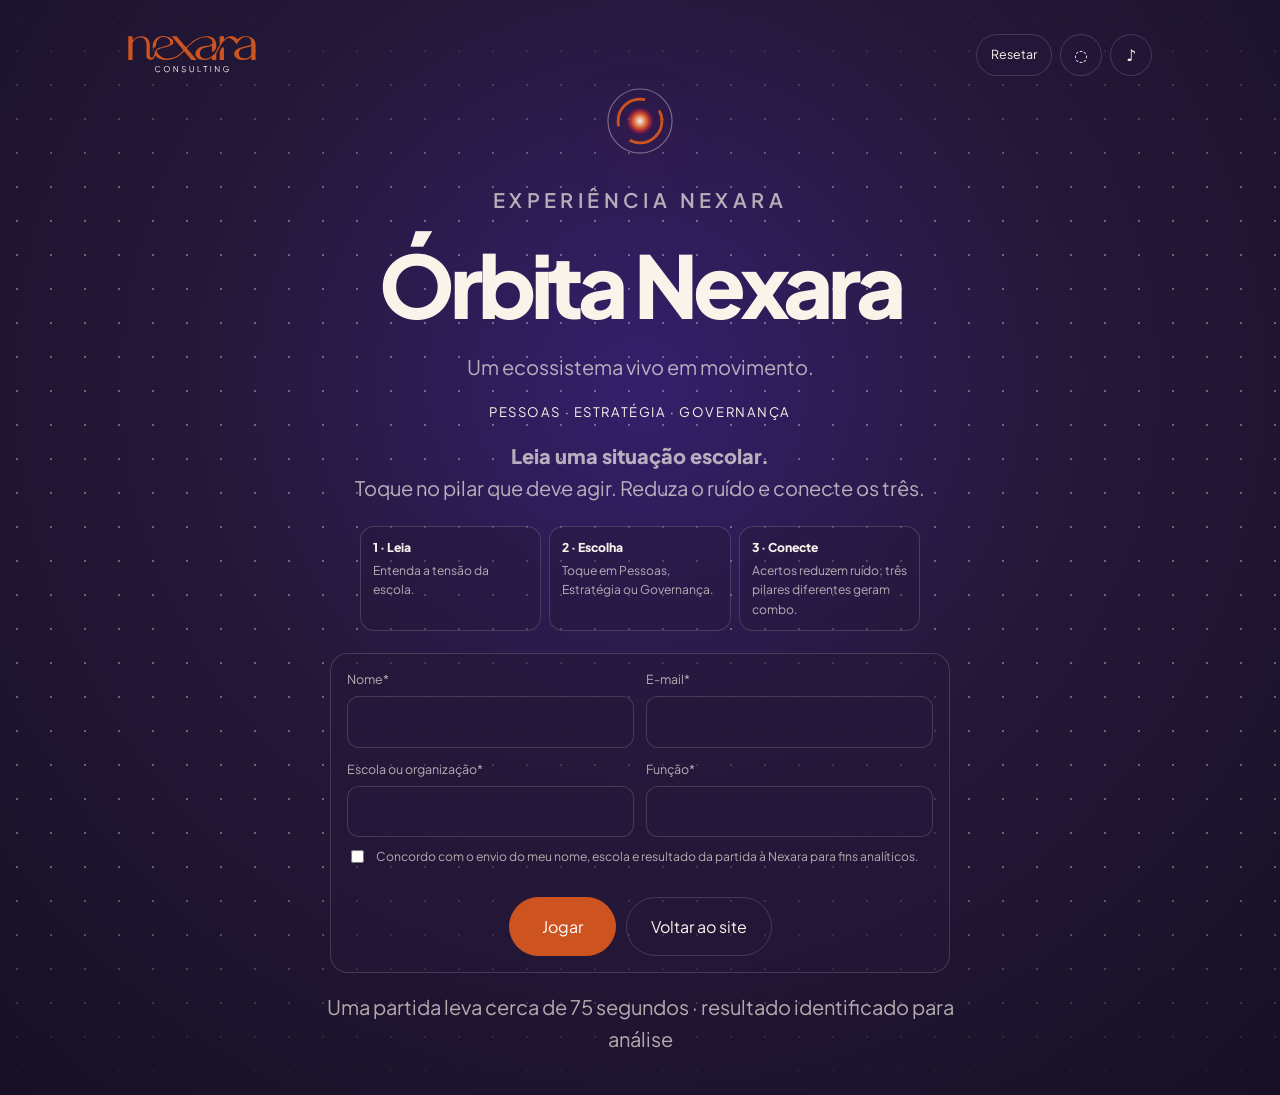
==== commit aa66f2e3: "Add national survey and identified game analytics" ====
--- a/nexara-game-2.html
+++ b/nexara-game-2.html
@@ -13,7 +13,7 @@
     .orbit-page:before{content:"";position:absolute;inset:0;opacity:.35;background-image:radial-gradient(#F9F3EA 1px,transparent 1px);background-size:34px 34px;mask-image:linear-gradient(to bottom,transparent,#000 18%,#000 80%,transparent)}
     .orbit-shell{width:min(100%,1120px);min-height:100svh;margin:auto;padding:clamp(18px,3vw,34px) clamp(16px,4vw,48px) 40px;position:relative;z-index:1;display:flex;flex-direction:column}
     .orbit-top{display:flex;align-items:center;justify-content:space-between;gap:16px}.orbit-top img{width:128px}.orbit-top-actions{display:flex;gap:8px}.icon-btn{border:1px solid var(--g-line);background:rgba(37,24,58,.62);color:var(--g-ink);border-radius:999px;min-width:42px;height:42px;cursor:pointer;font:inherit}.icon-btn:focus-visible,.orbit-choice:focus-visible,.btn:focus-visible,input:focus-visible,select:focus-visible{outline:3px solid #F9F3EA;outline-offset:3px}
-    .orbit-intro,.orbit-result,.orbit-form{max-width:690px;margin:auto;text-align:center;display:grid;gap:18px;align-content:center;flex:1}.orbit-mark{width:90px;margin:0 auto;filter:drop-shadow(0 16px 28px rgba(227,11,93,.28))}.eyebrow{color:#F29A67}.orbit-intro h1{font-size:clamp(2.5rem,8vw,5.4rem);letter-spacing:-.06em}.orbit-intro p{font-size:clamp(1rem,2.5vw,1.25rem);color:var(--g-muted);max-width:48ch;margin:auto}.orbit-sub{font-size:.82rem!important;letter-spacing:.12em;text-transform:uppercase;color:#F9F3EA!important}.orbit-actions{display:flex;justify-content:center;gap:10px;flex-wrap:wrap;margin-top:10px}
+    .orbit-intro,.orbit-result,.orbit-form{max-width:690px;margin:auto;text-align:center;display:grid;gap:18px;align-content:center;flex:1}.orbit-mark{width:90px;margin:0 auto;filter:drop-shadow(0 16px 28px rgba(227,11,93,.28))}.eyebrow{color:#F29A67}.orbit-intro h1{font-size:clamp(2.5rem,8vw,5.4rem);letter-spacing:-.06em}.orbit-intro p{font-size:clamp(1rem,2.5vw,1.25rem);color:var(--g-muted);max-width:48ch;margin:auto}.orbit-sub{font-size:.82rem!important;letter-spacing:.12em;text-transform:uppercase;color:#F9F3EA!important}.orbit-actions{display:flex;justify-content:center;gap:10px;flex-wrap:wrap;margin-top:10px}.player-gate{width:min(100%,620px);margin:4px auto 0;text-align:left;padding:16px;border:1px solid var(--g-line);border-radius:18px;background:rgba(37,24,58,.6)}.player-gate .form-grid{margin-bottom:10px}.player-gate .orbit-actions{margin-top:12px}.analytics-status{min-height:22px;color:#8BD5C6;font-size:.78rem}
     .btn{font:inherit}.orbit-page .btn-accent{background:var(--g-terra);border-color:var(--g-terra);color:#fff}.orbit-page .btn-ghost{background:transparent!important;color:var(--g-ink)!important;border-color:var(--g-line)!important}.orbit-page .btn-ghost:hover{background:rgba(249,243,234,.08)!important;border-color:var(--g-ink)!important;color:var(--g-ink)!important}
     .orbit-game{display:none;flex:1;min-height:0;flex-direction:column;gap:14px;padding-top:22px}.orbit-game.active{display:flex}.game-meta{display:flex;align-items:center;justify-content:space-between;gap:12px;font-size:.82rem;color:var(--g-muted)}.progress{height:5px;background:rgba(249,243,234,.12);border-radius:9px;overflow:hidden}.progress i{display:block;height:100%;width:0;background:linear-gradient(90deg,var(--g-pink),var(--g-terra),var(--g-teal));transition:width .35s ease}
     .orbital-stage{position:relative;height:min(45svh,430px);min-height:270px;display:grid;place-items:center}.orbital-stage canvas{position:absolute;inset:0;width:100%;height:100%}.core-asset{width:120px;position:relative;z-index:1;filter:drop-shadow(0 0 26px rgba(205,83,32,.4));transition:transform .3s ease}.core-asset.pulse{transform:scale(1.16)}.noise-readout{position:absolute;right:0;top:8px;display:grid;gap:5px;justify-items:end;font-size:.72rem;letter-spacing:.1em;text-transform:uppercase;color:var(--g-muted)}.noise-readout b{color:#F9F3EA}.noise-bar{width:90px;height:5px;border-radius:9px;background:rgba(249,243,234,.14);overflow:hidden}.noise-bar i{display:block;height:100%;width:0;background:var(--g-pink);transition:width .3s ease}
@@ -30,16 +30,16 @@
 <body>
 <main class="orbit-page" id="app"><div class="orbit-shell">
   <header class="orbit-top"><a href="index.html" aria-label="Voltar para Nexara"><img src="assets/logos/nexara-horizontal-white.svg" alt="Nexara Consulting" /></a><div class="orbit-top-actions"><button class="icon-btn reset-btn" id="reset" type="button" title="Resetar partida">Resetar</button><button class="icon-btn" id="motion" type="button" aria-pressed="false" title="Reduzir movimento">◌</button><button class="icon-btn" id="sound" type="button" aria-pressed="false" title="Som ligado">♪</button></div></header>
-  <section class="orbit-intro" id="intro"><img class="orbit-mark" src="assets/game/nexara-core.svg" alt="" /><p class="eyebrow">Experiência Nexara</p><h1>Órbita Nexara</h1><p>Um ecossistema vivo em movimento.</p><p class="orbit-sub">Pessoas · Estratégia · Governança</p><p><strong>Leia uma situação escolar.</strong><br />Toque no pilar que deve agir. Reduza o ruído e conecte os três.</p><div class="rules" aria-label="Regras do jogo"><div class="rule"><b>1 · Leia</b>Entenda a tensão da escola.</div><div class="rule"><b>2 · Escolha</b>Toque em Pessoas, Estratégia ou Governança.</div><div class="rule"><b>3 · Conecte</b>Acertos reduzem ruído; três pilares diferentes geram combo.</div></div><div class="orbit-actions"><button class="btn btn-accent btn-lg" id="start" type="button">Jogar</button><a class="btn btn-ghost" href="index.html">Voltar ao site</a></div><p class="orbit-foot">Uma partida leva cerca de 75 segundos · sem cadastro</p></section>
-  <section class="orbit-game" id="game" aria-live="polite"><div class="game-meta"><span>ÍNDICE DE ÓRBITA <b id="score">0</b></span><span><b id="phase">ORGANIZAR</b> · <span id="time">75</span>s</span></div><div class="progress"><i id="progress"></i></div><p class="howto"><strong>Como jogar:</strong> leia a situação → toque na força que deve agir → conecte os três pilares.</p><div class="orbital-stage"><canvas id="orbitCanvas" aria-hidden="true"></canvas><img class="core-asset" id="core" src="assets/game/nexara-core.svg" alt="Núcleo do ecossistema" /><div class="noise-readout"><span>ruído <b id="noiseText">12%</b></span><span class="noise-bar"><i id="noiseBar"></i></span></div></div><div class="scenario" id="scenario"><div class="scenario-kicker" id="scenarioTag">SITUAÇÃO 01</div><h2 id="scenarioText">A equipe cresceu, mas as decisões continuam concentradas em poucas pessoas.</h2><small><strong>Escolha uma resposta:</strong> qual força deve agir agora?</small><div class="choices"><button class="orbit-choice" data-pillar="0"><img src="assets/game/pillar-people.svg" alt="" />Pessoas</button><button class="orbit-choice" data-pillar="1"><img src="assets/game/pillar-strategy.svg" alt="" />Estratégia</button><button class="orbit-choice" data-pillar="2"><img src="assets/game/pillar-governance.svg" alt="" />Governança</button></div><div class="feedback" id="feedback" role="status"></div><div class="scoreline"><span>sequência <b class="combo" id="combo">—</b></span><span>melhor <b id="best">0</b></span></div></div></section>
-  <section class="orbit-result" id="result"><img class="orbit-mark" src="assets/game/nexara-core.svg" alt="" /><p class="eyebrow">Órbita concluída</p><h2 id="resultTitle">Você manteve o sistema em movimento.</h2><div class="result-score"><span id="finalScore">0</span><small>/100<br />ÍNDICE DE ÓRBITA</small></div><p class="result-copy" id="resultCopy"></p><div class="result-bars"><div class="result-row"><span>Pessoas</span><span class="result-track"><i id="barPeople"></i></span><b id="valPeople">0</b></div><div class="result-row"><span>Estratégia</span><span class="result-track"><i id="barStrategy"></i></span><b id="valStrategy">0</b></div><div class="result-row"><span>Governança</span><span class="result-track"><i id="barGovernance"></i></span><b id="valGovernance">0</b></div><div class="result-row"><span>Ruído</span><span class="result-track"><i id="barNoise"></i></span><b id="valNoise">0</b></div></div><div class="orbit-actions"><button class="btn btn-accent" id="diagnostic" type="button">Receber diagnóstico gratuito</button><button class="btn btn-ghost" id="restart" type="button">Tentar novamente</button></div></section>
-  <section class="orbit-form" id="form"><p class="eyebrow">Próximo movimento</p><h2>Seu sistema acabou de mostrar alguns sinais.</h2><p>Quer descobrir onde sua escola pode estar perdendo energia?</p><form id="leadForm" novalidate><div class="form-grid"><div class="field"><label for="name">Nome*</label><input id="name" name="name" required /></div><div class="field"><label for="email">E-mail*</label><input id="email" name="email" type="email" required /></div><div class="field full"><label for="school">Nome da escola*</label><input id="school" name="school" required /></div><div class="field"><label for="phone">Celular</label><input id="phone" name="phone" inputmode="tel" placeholder="+55 (11) 99999-9999" /></div><div class="field"><label for="city">Cidade*</label><input id="city" name="city" required /></div><div class="field"><label for="state">Estado*</label><select id="state" name="state" required><option value="">Selecione</option><option>AC</option><option>AL</option><option>AM</option><option>BA</option><option>CE</option><option>DF</option><option>ES</option><option>GO</option><option>MA</option><option>MG</option><option>MS</option><option>MT</option><option>PA</option><option>PB</option><option>PE</option><option>PI</option><option>PR</option><option>RJ</option><option>RN</option><option>RO</option><option>RR</option><option>RS</option><option>SC</option><option>SE</option><option>SP</option><option>TO</option></select></div><div class="field"><label for="security">Pergunta de segurança · 7 + 4 = ?*</label><input id="security" name="security" inputmode="numeric" required /></div></div><label class="consent"><input id="consent" name="consent" type="checkbox" required /> Aceito receber mensagens e comunicações da School of Schools.</label><p class="form-error" id="formError" role="alert"></p><p class="form-success" id="formSuccess" hidden>Recebido. A Nexara vai entrar em contato.</p><div class="form-actions"><button class="btn btn-accent" type="submit">Receber meu diagnóstico</button><button class="btn btn-ghost" id="backResult" type="button">Voltar ao resultado</button></div></form></section>
+  <section class="orbit-intro" id="intro"><img class="orbit-mark" src="assets/game/nexara-core.svg" alt="" /><p class="eyebrow">Experiência Nexara</p><h1>Órbita Nexara</h1><p>Um ecossistema vivo em movimento.</p><p class="orbit-sub">Pessoas · Estratégia · Governança</p><p><strong>Leia uma situação escolar.</strong><br />Toque no pilar que deve agir. Reduza o ruído e conecte os três.</p><div class="rules" aria-label="Regras do jogo"><div class="rule"><b>1 · Leia</b>Entenda a tensão da escola.</div><div class="rule"><b>2 · Escolha</b>Toque em Pessoas, Estratégia ou Governança.</div><div class="rule"><b>3 · Conecte</b>Acertos reduzem ruído; três pilares diferentes geram combo.</div></div><form class="player-gate" id="playerForm" novalidate><div class="form-grid"><div class="field"><label for="playerName">Nome*</label><input id="playerName" name="player_name" required /></div><div class="field"><label for="playerEmail">E-mail*</label><input id="playerEmail" name="player_email" type="email" required /></div><div class="field"><label for="playerSchool">Escola ou organização*</label><input id="playerSchool" name="player_school" required /></div><div class="field"><label for="playerRole">Função*</label><input id="playerRole" name="player_role" required /></div></div><label class="consent"><input id="playerConsent" type="checkbox" required /> Concordo com o envio do meu nome, escola e resultado da partida à Nexara para fins analíticos.</label><p class="form-error" id="playerError" role="alert"></p><div class="orbit-actions"><button class="btn btn-accent btn-lg" type="submit">Jogar</button><a class="btn btn-ghost" href="index.html">Voltar ao site</a></div></form><p class="orbit-foot">Uma partida leva cerca de 75 segundos · resultado identificado para análise</p></section>
+  <section class="orbit-game" id="game" aria-live="polite"><div class="game-meta"><span>RESULTADO DA ÓRBITA <b id="score">0</b></span><span><b id="phase">ORGANIZAR</b> · <span id="time">75</span>s</span></div><div class="progress"><i id="progress"></i></div><p class="howto"><strong>Como jogar:</strong> leia a situação → toque na força que deve agir → conecte os três pilares.</p><div class="orbital-stage"><canvas id="orbitCanvas" aria-hidden="true"></canvas><img class="core-asset" id="core" src="assets/game/nexara-core.svg" alt="Núcleo do ecossistema" /><div class="noise-readout"><span>ruído <b id="noiseText">12%</b></span><span class="noise-bar"><i id="noiseBar"></i></span></div></div><div class="scenario" id="scenario"><div class="scenario-kicker" id="scenarioTag">SITUAÇÃO 01</div><h2 id="scenarioText">A equipe cresceu, mas as decisões continuam concentradas em poucas pessoas.</h2><small><strong>Escolha uma resposta:</strong> qual força deve agir agora?</small><div class="choices"><button class="orbit-choice" data-pillar="0"><img src="assets/game/pillar-people.svg" alt="" />Pessoas</button><button class="orbit-choice" data-pillar="1"><img src="assets/game/pillar-strategy.svg" alt="" />Estratégia</button><button class="orbit-choice" data-pillar="2"><img src="assets/game/pillar-governance.svg" alt="" />Governança</button></div><div class="feedback" id="feedback" role="status"></div><div class="scoreline"><span>sequência <b class="combo" id="combo">—</b></span><span>melhor <b id="best">0</b></span></div></div></section>
+  <section class="orbit-result" id="result"><img class="orbit-mark" src="assets/game/nexara-core.svg" alt="" /><p class="eyebrow">Órbita concluída</p><h2 id="resultTitle">Você manteve o sistema em movimento.</h2><div class="result-score"><span id="finalScore">0</span><small>/100<br />RESULTADO DA ÓRBITA</small></div><p class="result-copy" id="resultCopy"></p><div class="result-bars"><div class="result-row"><span>Pessoas</span><span class="result-track"><i id="barPeople"></i></span><b id="valPeople">0</b></div><div class="result-row"><span>Estratégia</span><span class="result-track"><i id="barStrategy"></i></span><b id="valStrategy">0</b></div><div class="result-row"><span>Governança</span><span class="result-track"><i id="barGovernance"></i></span><b id="valGovernance">0</b></div><div class="result-row"><span>Ruído</span><span class="result-track"><i id="barNoise"></i></span><b id="valNoise">0</b></div></div><p class="analytics-status" id="analyticsStatus" role="status"></p><div class="orbit-actions"><button class="btn btn-accent" id="diagnostic" type="button">Receber diagnóstico gratuito</button><button class="btn btn-ghost" id="restart" type="button">Tentar novamente</button></div></section>
+  <section class="orbit-form" id="form"><p class="eyebrow">Próximo movimento</p><h2>Seu sistema acabou de mostrar alguns sinais.</h2><p>Quer descobrir onde sua escola pode estar perdendo energia?</p><form id="leadForm" novalidate><div class="form-grid"><div class="field"><label for="name">Nome*</label><input id="name" name="name" required /></div><div class="field"><label for="email">E-mail*</label><input id="email" name="email" type="email" required /></div><div class="field full"><label for="school">Nome da escola*</label><input id="school" name="school" required /></div><div class="field"><label for="phone">Celular</label><input id="phone" name="phone" inputmode="tel" placeholder="+55 (11) 99999-9999" /></div><div class="field"><label for="city">Cidade*</label><input id="city" name="city" required /></div><div class="field"><label for="state">Estado*</label><select id="state" name="state" required><option value="">Selecione</option><option>AC</option><option>AL</option><option>AM</option><option>BA</option><option>CE</option><option>DF</option><option>ES</option><option>GO</option><option>MA</option><option>MG</option><option>MS</option><option>MT</option><option>PA</option><option>PB</option><option>PE</option><option>PI</option><option>PR</option><option>RJ</option><option>RN</option><option>RO</option><option>RR</option><option>RS</option><option>SC</option><option>SE</option><option>SP</option><option>TO</option></select></div><div class="field"><label for="security">Pergunta de segurança · 7 + 4 = ?*</label><input id="security" name="security" inputmode="numeric" required /></div></div><label class="consent"><input id="consent" name="consent" type="checkbox" required /> Aceito receber mensagens e comunicações da Nexara Consulting.</label><p class="form-error" id="formError" role="alert"></p><p class="form-success" id="formSuccess" hidden>Recebido. A Nexara vai entrar em contato.</p><div class="form-actions"><button class="btn btn-accent" type="submit">Receber meu diagnóstico</button><button class="btn btn-ghost" id="backResult" type="button">Voltar ao resultado</button></div></form></section>
 </div></main>
 <script>
 (()=>{
  const $=s=>document.querySelector(s),qs=s=>[...document.querySelectorAll(s)],names=['Pessoas','Estratégia','Governança'],colors=['#E30B5D','#CD5320','#25907D'];
  const scenarios=[['A liderança está sobrecarregada e continua concentrando decisões que poderiam estar com a equipe.',[0],'LIDERANÇA'],['Um professor experiente perdeu energia depois de uma mudança na escola.',[0],'PESSOAS'],['Os valores estão nas paredes, mas não aparecem nas decisões do dia a dia.',[0],'CULTURA E VALORES'],['A escola quer desenvolver novas lideranças, mas sempre chama as mesmas pessoas.',[0],'LIDERANÇA'],['A equipe cresceu e os novos profissionais ainda não incorporaram a cultura.',[0],'EQUIPE'],['A inovação é um valor, mas ninguém sente espaço para experimentar.',[0],'CULTURA E VALORES'],['Cinco projetos começaram ao mesmo tempo e nenhum recebe energia suficiente.',[1],'ESTRATÉGIA'],['A escola cresceu, mas sua proposta de valor não acompanhou a nova fase.',[1],'DIREÇÃO'],['A mantenedora quer expandir e precisa escolher onde colocar energia primeiro.',[1],'CRESCIMENTO'],['Todo mundo está ocupado, mas ninguém sabe o que vem primeiro.',[1],'FOCO'],['As demandas de famílias, equipe e alunos disputam a mesma atenção.',[1],'PRIORIDADE'],['Bons projetos existem, mas não apontam para uma mesma direção.',[1],'DIREÇÃO'],['Não está claro se uma decisão cabe à direção, à coordenação ou à mantenedora.',[2],'CLAREZA'],['A direção espera uma decisão da coordenação, e a coordenação espera a direção.',[2],'PAPÉIS'],['Uma mudança foi anunciada sem definir quem a colocaria em prática.',[2],'RESPONSABILIDADE'],['Diferentes pessoas decidem sobre o mesmo assunto sem um critério comum.',[2],'ACORDOS'],['Uma família procura a escola e ninguém sabe quem deve conduzir a conversa.',[2],'FAMÍLIA'],['A escola cresceu, mas os papéis entre mantenedora e direção continuam os mesmos.',[2],'GOVERNANÇA'],['A equipe está sobrecarregada e as prioridades mudam toda semana.',[0,1],'PESSOAS + ESTRATÉGIA'],['Uma família pede uma exceção e a liderança precisa preservar confiança e critérios.',[0,2],'PESSOAS + GOVERNANÇA'],['A nova prioridade exige autonomia, mas ninguém sabe até onde pode decidir.',[1,2],'ESTRATÉGIA + GOVERNANÇA'],['Parte da equipe ainda não está preparada para implementar a nova proposta.',[0,1],'PESSOAS + ESTRATÉGIA'],['A escola quer mudar práticas sem perder sua identidade.',[0,1,2],'CONEXÃO'],['A direção quer ouvir a equipe, definir foco e registrar quem decide.',[0,1,2],'CONEXÃO'],['Um conflito entre áreas volta a aparecer porque cada uma age por uma lógica.',[0,2],'CONEXÃO'],['Uma reunião termina com muitas ideias, mas nenhuma decisão com dono.',[1,2],'RUÍDO'],['Urgências interrompem o planejamento e criam retrabalho.',[1],'RUÍDO'],['Reuniões demais estão atravessando o tempo de preparação dos professores.',[0,1],'RUÍDO'],['Informações desencontradas fazem famílias receberem respostas diferentes.',[0,2],'RUÍDO']];
- const state={phase:'INTRO',score:0,noise:12,elapsed:0,scenario:0,combo:[],comboCount:0,pillar:[0,0,0],answered:false,best:Number(localStorage.getItem('nexaraOrbitBest')||0),sound:false,reduced:matchMedia('(prefers-reduced-motion: reduce)').matches};
+ const state={phase:'INTRO',score:0,noise:12,elapsed:0,scenario:0,combo:[],comboCount:0,pillar:[0,0,0],answered:false,player:null,best:Number(localStorage.getItem('nexaraOrbitBest')||0),sound:false,reduced:matchMedia('(prefers-reduced-motion: reduce)').matches};
  const intro=$('#intro'),game=$('#game'),result=$('#result'),form=$('#form'),canvas=$('#orbitCanvas'),ctx=canvas.getContext('2d');$('#best').textContent=state.best;
  function track(name,detail={}){window.dataLayer=window.dataLayer||[];window.dataLayer.push({event:name,...detail})}let audioCtx=null;function ensureAudio(){try{audioCtx=audioCtx||new(window.AudioContext||window.webkitAudioContext)();if(audioCtx.state==='suspended')audioCtx.resume()}catch(e){audioCtx=null}}function tone(freq,dur=.12,type='sine'){if(!state.sound||!audioCtx)return;const o=audioCtx.createOscillator(),g=audioCtx.createGain(),now=audioCtx.currentTime;o.type=type;o.frequency.setValueAtTime(freq,now);g.gain.setValueAtTime(.0001,now);g.gain.exponentialRampToValueAtTime(.1,now+.015);g.gain.exponentialRampToValueAtTime(.0001,now+dur);o.connect(g).connect(audioCtx.destination);o.start(now);o.stop(now+dur+.02)}function resize(){const r=canvas.getBoundingClientRect(),d=Math.min(devicePixelRatio||1,1.5);canvas.width=r.width*d;canvas.height=r.height*d;ctx.setTransform(d,0,0,d,0,0)}addEventListener('resize',resize);resize();
  const dots=Array.from({length:26},(_,i)=>({a:Math.random()*Math.PI*2,r:70+Math.random()*140,s:.08+Math.random()*.2,c:i%3}));
@@ -55,10 +55,11 @@
  let last=0,timer;function startGame(){ensureAudio();state.sound=true;$('#sound').textContent='♪';$('#sound').setAttribute('aria-pressed','true');tone(440,.16);track('game_started');setSection('PLAYING');requestAnimationFrame(resize);Object.assign(state,{score:0,noise:12,elapsed:0,scenario:0,combo:[],comboCount:0,pillar:[0,0,0],answered:false});nextScenario();last=performance.now();timer=requestAnimationFrame(loop)}function loop(now){if(state.phase!=='PLAYING')return;const dt=(now-last)/1000;last=now;state.elapsed+=dt;update();if(state.elapsed>=75){complete();return}timer=requestAnimationFrame(loop)}
  function nextScenario(){const pool=scenarios.filter((_,i)=>i!==state.scenario),pick=pool[Math.floor(Math.random()*pool.length)];state.current=pick;state.scenario=scenarios.indexOf(pick);state.answered=false;$('#scenarioTag').textContent='SITUAÇÃO '+String(state.scenario+1).padStart(2,'0')+' · '+pick[2];$('#scenarioText').textContent=pick[0];$('#feedback').textContent='';$('#feedback').className='feedback';qs('.orbit-choice').forEach(b=>b.disabled=false);update()}
  function choose(p){if(state.phase!=='PLAYING'||state.answered)return;state.answered=true;const good=state.current[1].includes(p);state.pillar[p]++;track('pillar_'+['people','strategy','governance'][p]+'_selected');qs('.orbit-choice').forEach(b=>b.disabled=true);if(good){state.score+=8;state.noise=Math.max(4,state.noise-5);state.combo.push(p);if(state.combo.length>3)state.combo.shift();$('#feedback').textContent=state.current[1].length>1?'Conexão encontrada. O sistema ganhou direção.':'Boa leitura. A energia se organizou.';$('#feedback').className='feedback good';if(state.combo.length===3&&new Set(state.combo).size===3){state.score=Math.min(100,state.score+16);state.comboCount++;track('combo_completed');$('#feedback').textContent='CONEXÃO COMPLETA · ÓRBITA '+(state.comboCount+1);$('#core').classList.add('pulse');setTimeout(()=>$('#core').classList.remove('pulse'),350)}}else{state.score=Math.max(0,state.score-4);state.noise=Math.min(100,state.noise+9);state.combo=[];track('noise_hit');$('#feedback').textContent='O ruído ganhou espaço. Tente conectar outra força.';$('#feedback').className='feedback bad'}update();setTimeout(()=>{if(state.phase==='PLAYING')nextScenario()},1700)}
- function complete(){cancelAnimationFrame(timer);state.score=Math.max(0,Math.min(100,Math.round(state.score+Math.max(0,20-state.noise/5))));if(state.score>state.best){state.best=state.score;localStorage.setItem('nexaraOrbitBest',state.best)}track('game_completed',{score:state.score});$('#finalScore').textContent=state.score;const title=state.score<40?'Órbita instável':state.score<60?'Órbita em formação':state.score<80?'Órbita estável':'Órbita Nexara';const copy=state.score<40?'O sistema perdeu energia antes de encontrar equilíbrio.':state.score<60?'Você encontrou algumas conexões, mas ainda deixou energia escapar.':state.score<80?'Você conectou os pilares e manteve o sistema funcionando.':'Você conectou os três pilares com velocidade, precisão e consistência.';$('#resultTitle').textContent=title;$('#resultCopy').textContent=copy;[['People',0],['Strategy',1],['Governance',2]].forEach(([n,i])=>{$('#bar'+n).style.width=Math.min(100,state.pillar[i]*12+20)+'%';$('#val'+n).textContent=state.pillar[i]});$('#barNoise').style.width=state.noise+'%';$('#valNoise').textContent=state.noise;setSection('RESULT')}
+ function complete(){cancelAnimationFrame(timer);state.score=Math.max(0,Math.min(100,Math.round(state.score+Math.max(0,20-state.noise/5))));if(state.score>state.best){state.best=state.score;localStorage.setItem('nexaraOrbitBest',state.best)}track('game_completed',{score:state.score,player_email:state.player?.player_email});$('#finalScore').textContent=state.score;const title=state.score<40?'Órbita instável':state.score<60?'Órbita em formação':state.score<80?'Órbita estável':'Órbita Nexara';const copy=state.score<40?'O sistema perdeu energia antes de encontrar equilíbrio.':state.score<60?'Você encontrou algumas conexões, mas ainda deixou energia escapar.':state.score<80?'Você conectou os pilares e manteve o sistema funcionando.':'Você conectou os três pilares com velocidade, precisão e consistência.';$('#resultTitle').textContent=title;$('#resultCopy').textContent=copy;[['People',0],['Strategy',1],['Governance',2]].forEach(([n,i])=>{$('#bar'+n).style.width=Math.min(100,state.pillar[i]*12+20)+'%';$('#val'+n).textContent=state.pillar[i]});$('#barNoise').style.width=state.noise+'%';$('#valNoise').textContent=state.noise;setSection('RESULT');sendGameAnalytics(title)}
  function resetGame(){cancelAnimationFrame(timer);state.phase='INTRO';state.score=0;state.noise=12;state.elapsed=0;state.combo=[];state.comboCount=0;state.pillar=[0,0,0];state.answered=false;$('#formSuccess').hidden=true;$('#formError').textContent='';$('#leadForm').reset();setSection('INTRO');update()}
- $('#start').onclick=startGame;$('#reset').onclick=resetGame;$('#restart').onclick=()=>{track('game_restarted');startGame()};$('#diagnostic').onclick=()=>{track('diagnostic_cta_clicked');track('diagnostic_form_started');setSection('FORM')};$('#backResult').onclick=()=>setSection('RESULT');qs('.orbit-choice').forEach(b=>b.onclick=()=>{tone(620+Number(b.dataset.pillar)*100,.12);choose(Number(b.dataset.pillar))});$('#sound').onclick=e=>{ensureAudio();state.sound=!state.sound;e.currentTarget.textContent=state.sound?'♪':'×';e.currentTarget.setAttribute('aria-pressed',String(state.sound));if(state.sound)tone(660,.12)};$('#motion').onclick=e=>{state.reduced=!state.reduced;document.documentElement.classList.toggle('reduce-motion',state.reduced);e.currentTarget.setAttribute('aria-pressed',String(state.reduced))};
- $('#leadForm').onsubmit=e=>{e.preventDefault();const f=e.currentTarget,err=$('#formError'),data=Object.fromEntries(new FormData(f).entries());if(!data.name||!data.email||!data.school||!data.city||!data.state||data.security!=='11'||!$('#consent').checked){err.textContent='Confira os campos obrigatórios e responda 7 + 4 = 11.';return}err.textContent='';const payload={...data,consent:true,score:state.score,indice_orbita:state.score,pontuacao_pessoas:state.pillar[0],pontuacao_estrategia:state.pillar[1],pontuacao_governanca:state.pillar[2],nivel_ruido:state.noise,quantidade_de_combos:state.comboCount,tempo_de_jogo:75};window.nexaraDiagnosticQueue=window.nexaraDiagnosticQueue||[];window.nexaraDiagnosticQueue.push(payload);track('diagnostic_form_completed',{score:state.score});$('#formSuccess').hidden=false;f.querySelector('button[type="submit"]').disabled=true};
+ $('#playerForm').onsubmit=e=>{e.preventDefault();const data=Object.fromEntries(new FormData(e.currentTarget).entries()),err=$('#playerError');if(!data.player_name||!data.player_email||!data.player_school||!data.player_role||!$('#playerConsent').checked){err.textContent='Preencha os quatro campos e confirme o consentimento.';return}err.textContent='';state.player={...data,consentimento_analytics:true};track('game_player_identified',{player_email:data.player_email});startGame()};$('#reset').onclick=resetGame;$('#restart').onclick=()=>{track('game_restarted');startGame()};$('#diagnostic').onclick=()=>{track('diagnostic_cta_clicked');track('diagnostic_form_started');if(state.player){$('#name').value=state.player.player_name||'';$('#email').value=state.player.player_email||'';$('#school').value=state.player.player_school||''}setSection('FORM')};$('#backResult').onclick=()=>setSection('RESULT');qs('.orbit-choice').forEach(b=>b.onclick=()=>{tone(620+Number(b.dataset.pillar)*100,.12);choose(Number(b.dataset.pillar))});$('#sound').onclick=e=>{ensureAudio();state.sound=!state.sound;e.currentTarget.textContent=state.sound?'♪':'×';e.currentTarget.setAttribute('aria-pressed',String(state.sound));if(state.sound)tone(660,.12)};$('#motion').onclick=e=>{state.reduced=!state.reduced;document.documentElement.classList.toggle('reduce-motion',state.reduced);e.currentTarget.setAttribute('aria-pressed',String(state.reduced))};
+ async function sendGameAnalytics(title){const status=$('#analyticsStatus'),payload={_subject:'Resultado identificado · Órbita Nexara',tipo:'resultado_jogo_orbita',nome:state.player?.player_name||'',email:state.player?.player_email||'',escola_organizacao:state.player?.player_school||'',funcao:state.player?.player_role||'',resultado_orbita:state.score,classificacao:title,pessoas:state.pillar[0],estrategia:state.pillar[1],governanca:state.pillar[2],nivel_ruido:state.noise,combos:state.comboCount,tempo_segundos:Math.round(state.elapsed),origem:new URLSearchParams(location.search).get('origem')||'direto',consentimento_analytics:'Sim'};status.textContent='Enviando resultado para a Nexara…';try{const response=await fetch('https://formsubmit.co/ajax/contato@nexaraconsulting.com.br',{method:'POST',headers:{'Content-Type':'application/json','Accept':'application/json'},body:JSON.stringify(payload)});if(!response.ok)throw new Error('Falha no envio');status.textContent='Resultado analítico enviado à Nexara.';track('game_analytics_sent',{score:state.score})}catch(error){status.textContent='Resultado calculado; envio analítico pendente. Tente novamente ao reiniciar.';track('game_analytics_failed',{score:state.score})}}
+ $('#leadForm').onsubmit=e=>{e.preventDefault();const f=e.currentTarget,err=$('#formError'),data=Object.fromEntries(new FormData(f).entries());if(!data.name||!data.email||!data.school||!data.city||!data.state||data.security!=='11'||!$('#consent').checked){err.textContent='Confira os campos obrigatórios e responda 7 + 4 = 11.';return}err.textContent='';const payload={...data,consent:true,score:state.score,resultado_orbita:state.score,pontuacao_pessoas:state.pillar[0],pontuacao_estrategia:state.pillar[1],pontuacao_governanca:state.pillar[2],nivel_ruido:state.noise,quantidade_de_combos:state.comboCount,tempo_de_jogo:75};window.nexaraDiagnosticQueue=window.nexaraDiagnosticQueue||[];window.nexaraDiagnosticQueue.push(payload);track('diagnostic_form_completed',{score:state.score});$('#formSuccess').hidden=false;f.querySelector('button[type="submit"]').disabled=true};
  addEventListener('keydown',e=>{if(e.key==='Escape'&&state.phase==='PLAYING'){cancelAnimationFrame(timer);setSection('INTRO')}});
 })();
 </script></body></html>
--- a/styles.css
+++ b/styles.css
@@ -1,17 +1,17 @@
 /* ===== Nexara Consulting — design system ===== */
 :root {
-  --navy-900: #08101c;
-  --navy-800: #0d1b2a;
-  --navy-700: #122438;
-  --navy-600: #1b3350;
+  --navy-900: #25183a;
+  --navy-800: #25183a;
+  --navy-700: #33206c;
+  --navy-600: #4a315f;
   --orange: #cd5320;
-  --orange-hi: #e8632a;
-  --cream: #f5f0ea;
-  --paper: #f3ede4;
-  --ink: #0d1b2a;
-  --text: rgba(245, 240, 234, 0.86);
-  --muted: rgba(245, 240, 234, 0.6);
-  --line: rgba(245, 240, 234, 0.12);
+  --orange-hi: #e30b5d;
+  --cream: #f9f3ea;
+  --paper: #f9f3ea;
+  --ink: #25183a;
+  --text: rgba(249, 243, 234, 0.86);
+  --muted: rgba(249, 243, 234, 0.6);
+  --line: rgba(249, 243, 234, 0.12);
   --maxw: 1180px;
   --radius: 16px;
   --ease: cubic-bezier(0.22, 0.61, 0.36, 1);
@@ -278,7 +278,7 @@
   width: 100%;
   aspect-ratio: 16 / 9;
   border-radius: 15px;
-  background: #050a12;
+  background: #25183a;
   object-fit: contain;
 }
 
@@ -301,6 +301,11 @@
 .footer-nav a { transition: color 0.2s; }
 .footer-nav a:hover { color: var(--orange-hi); }
 .footer-copy { color: var(--muted); font-size: 0.82rem; }
+.game-teaser { text-align: center; }
+.game-teaser .section-title, .game-teaser .section-lead { margin-left: auto; margin-right: auto; }
+.developer-credit { display: inline-flex; align-items: center; gap: 10px; color: var(--muted); font-size: 0.78rem; }
+.developer-credit iframe { width: 180px; height: 78px; border: 0; border-radius: 12px; background: var(--cream); display: block; }
+@media (max-width: 600px) { .developer-credit { flex-direction: column; gap: 2px; } }
 
 /* ===== Reveal animation ===== */
 .no-js .reveal { opacity: 1; transform: none; }
@@ -364,7 +369,7 @@
 .cost-bars { margin-top: 34px; display: grid; gap: 18px; }
 .cost-bar {
   position: relative; height: 46px; border-radius: 10px; overflow: hidden;
-  background: var(--navy-800, #0a1422); border: 1px solid var(--line);
+  background: var(--navy-800, #25183a); border: 1px solid var(--line);
   display: flex; align-items: center;
 }
 .cost-fill {
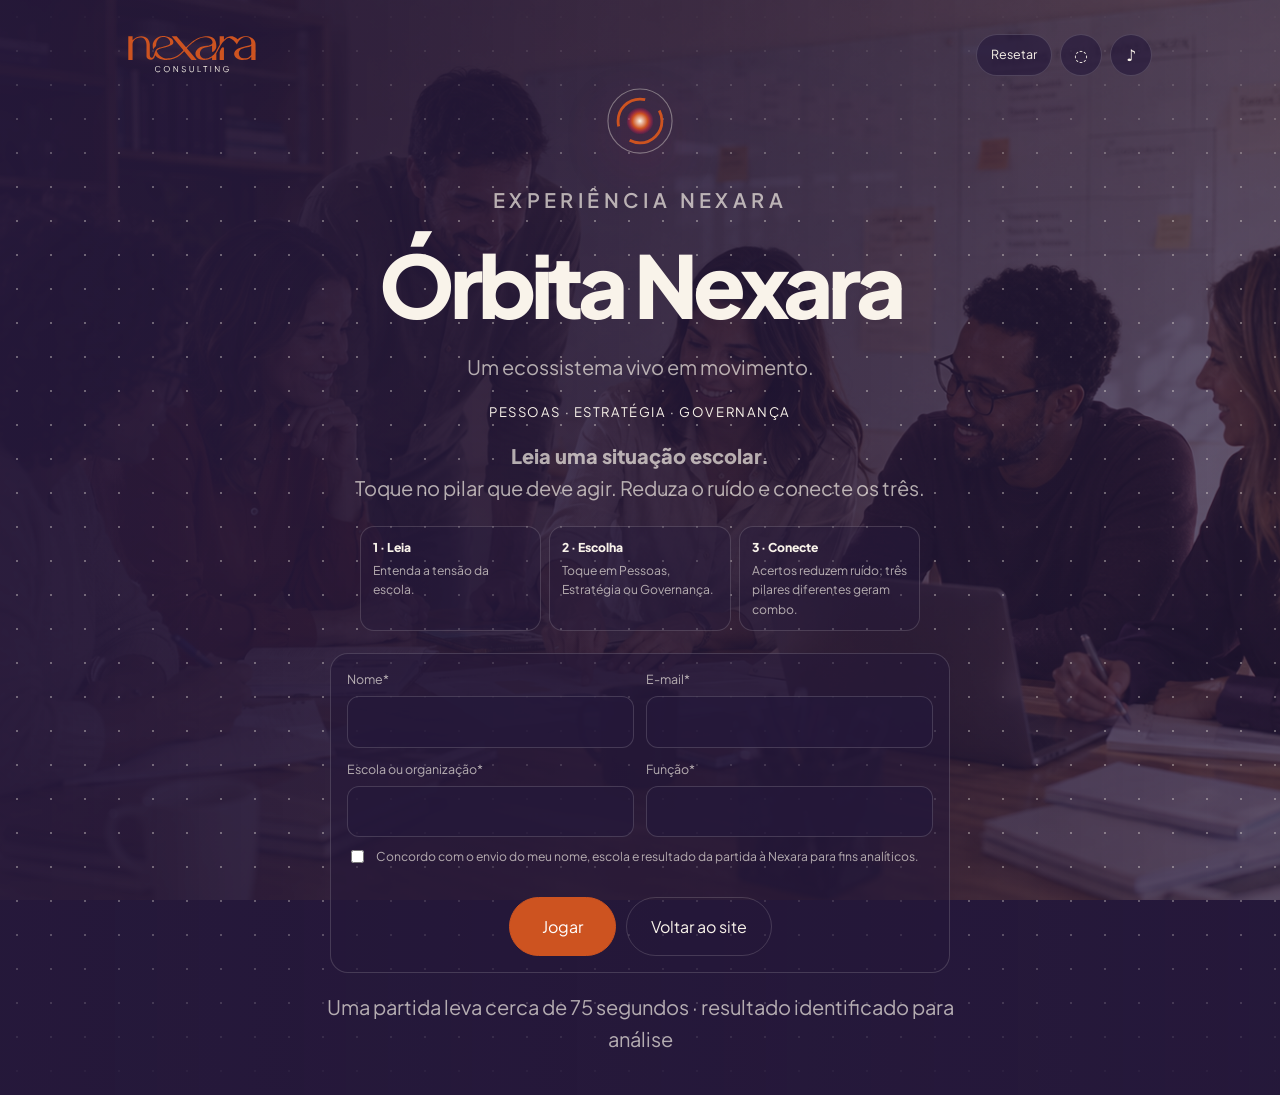
==== commit 7ff3c0b4: "Apply v3 Nexara website adjustments" ====
--- a/nexara-game-2.html
+++ b/nexara-game-2.html
@@ -5,11 +5,11 @@
   <meta name="viewport" content="width=device-width, initial-scale=1, viewport-fit=cover" />
   <title>Órbita Nexara — um ecossistema vivo em movimento</title>
   <meta name="description" content="Uma experiência interativa Nexara sobre decisões, equilíbrio, conexão e ruído no ecossistema escolar." />
-  <link rel="stylesheet" href="styles.css?v=20260816-game" />
+  <link rel="stylesheet" href="styles.css?v=20260827-ajustes-v3" />
   <style>
     :root{--g-bg:#25183A;--g-ink:#F9F3EA;--g-muted:rgba(249,243,234,.68);--g-line:rgba(249,243,234,.16);--g-pink:#E30B5D;--g-terra:#CD5320;--g-teal:#25907D;--g-purple:#33206C}
     html,body{min-height:100%;background:var(--g-bg);color:var(--g-ink)}body{overflow-x:hidden}
-    .orbit-page{min-height:100svh;position:relative;overflow:hidden;background:radial-gradient(circle at 50% 35%,#33206C 0,#25183A 44%,#171024 100%)}
+    .orbit-page{min-height:100svh;position:relative;overflow:hidden;background:linear-gradient(90deg,rgba(37,24,58,.96),rgba(37,24,58,.72)),url("assets/orbit/orbit-background.png") center/cover no-repeat fixed}
     .orbit-page:before{content:"";position:absolute;inset:0;opacity:.35;background-image:radial-gradient(#F9F3EA 1px,transparent 1px);background-size:34px 34px;mask-image:linear-gradient(to bottom,transparent,#000 18%,#000 80%,transparent)}
     .orbit-shell{width:min(100%,1120px);min-height:100svh;margin:auto;padding:clamp(18px,3vw,34px) clamp(16px,4vw,48px) 40px;position:relative;z-index:1;display:flex;flex-direction:column}
     .orbit-top{display:flex;align-items:center;justify-content:space-between;gap:16px}.orbit-top img{width:128px}.orbit-top-actions{display:flex;gap:8px}.icon-btn{border:1px solid var(--g-line);background:rgba(37,24,58,.62);color:var(--g-ink);border-radius:999px;min-width:42px;height:42px;cursor:pointer;font:inherit}.icon-btn:focus-visible,.orbit-choice:focus-visible,.btn:focus-visible,input:focus-visible,select:focus-visible{outline:3px solid #F9F3EA;outline-offset:3px}
@@ -25,6 +25,7 @@
     .orbit-form{display:none;max-width:620px;text-align:left}.orbit-form.active{display:grid}.orbit-form h2{text-align:center}.orbit-form>p{text-align:center;color:var(--g-muted)}.form-grid{display:grid;grid-template-columns:1fr 1fr;gap:12px}.field{display:grid;gap:6px}.field.full{grid-column:1/-1}.field label{font-size:.78rem;color:var(--g-muted)}.field input,.field select{width:100%;padding:12px 13px;border:1px solid var(--g-line);border-radius:12px;background:rgba(37,24,58,.8);color:var(--g-ink);font:inherit}.consent{display:flex;gap:9px;align-items:flex-start;font-size:.76rem;color:var(--g-muted)}.consent input{accent-color:var(--g-pink);margin-top:3px}.form-error{color:#FF9ABB;font-size:.8rem;min-height:18px}.form-success{color:#8BD5C6;text-align:center}.form-actions{display:flex;justify-content:center;gap:10px;flex-wrap:wrap}.orbit-foot{font-size:.72rem;color:rgba(249,243,234,.45);text-align:center;margin-top:18px}
     @media(max-width:600px){.orbit-shell{padding-bottom:22px}.orbit-top img{width:112px}.choices{gap:6px}.orbit-choice{min-height:70px;font-size:.7rem}.form-grid{grid-template-columns:1fr}.field.full{grid-column:auto}.orbital-stage{height:36svh;min-height:235px}.core-asset{width:96px}.orbit-result,.orbit-form{padding:12px 0}.result-row{grid-template-columns:94px 1fr 26px}}
     @media(prefers-reduced-motion:reduce){.orbit-page *{animation:none!important;transition:none!important}}
+    .result-note{color:var(--g-muted);font-size:.8rem;max-width:52ch;margin:0 auto}
   </style>
 </head>
 <body>
@@ -32,7 +33,7 @@
   <header class="orbit-top"><a href="index.html" aria-label="Voltar para Nexara"><img src="assets/logos/nexara-horizontal-white.svg" alt="Nexara Consulting" /></a><div class="orbit-top-actions"><button class="icon-btn reset-btn" id="reset" type="button" title="Resetar partida">Resetar</button><button class="icon-btn" id="motion" type="button" aria-pressed="false" title="Reduzir movimento">◌</button><button class="icon-btn" id="sound" type="button" aria-pressed="false" title="Som ligado">♪</button></div></header>
   <section class="orbit-intro" id="intro"><img class="orbit-mark" src="assets/game/nexara-core.svg" alt="" /><p class="eyebrow">Experiência Nexara</p><h1>Órbita Nexara</h1><p>Um ecossistema vivo em movimento.</p><p class="orbit-sub">Pessoas · Estratégia · Governança</p><p><strong>Leia uma situação escolar.</strong><br />Toque no pilar que deve agir. Reduza o ruído e conecte os três.</p><div class="rules" aria-label="Regras do jogo"><div class="rule"><b>1 · Leia</b>Entenda a tensão da escola.</div><div class="rule"><b>2 · Escolha</b>Toque em Pessoas, Estratégia ou Governança.</div><div class="rule"><b>3 · Conecte</b>Acertos reduzem ruído; três pilares diferentes geram combo.</div></div><form class="player-gate" id="playerForm" novalidate><div class="form-grid"><div class="field"><label for="playerName">Nome*</label><input id="playerName" name="player_name" required /></div><div class="field"><label for="playerEmail">E-mail*</label><input id="playerEmail" name="player_email" type="email" required /></div><div class="field"><label for="playerSchool">Escola ou organização*</label><input id="playerSchool" name="player_school" required /></div><div class="field"><label for="playerRole">Função*</label><input id="playerRole" name="player_role" required /></div></div><label class="consent"><input id="playerConsent" type="checkbox" required /> Concordo com o envio do meu nome, escola e resultado da partida à Nexara para fins analíticos.</label><p class="form-error" id="playerError" role="alert"></p><div class="orbit-actions"><button class="btn btn-accent btn-lg" type="submit">Jogar</button><a class="btn btn-ghost" href="index.html">Voltar ao site</a></div></form><p class="orbit-foot">Uma partida leva cerca de 75 segundos · resultado identificado para análise</p></section>
   <section class="orbit-game" id="game" aria-live="polite"><div class="game-meta"><span>RESULTADO DA ÓRBITA <b id="score">0</b></span><span><b id="phase">ORGANIZAR</b> · <span id="time">75</span>s</span></div><div class="progress"><i id="progress"></i></div><p class="howto"><strong>Como jogar:</strong> leia a situação → toque na força que deve agir → conecte os três pilares.</p><div class="orbital-stage"><canvas id="orbitCanvas" aria-hidden="true"></canvas><img class="core-asset" id="core" src="assets/game/nexara-core.svg" alt="Núcleo do ecossistema" /><div class="noise-readout"><span>ruído <b id="noiseText">12%</b></span><span class="noise-bar"><i id="noiseBar"></i></span></div></div><div class="scenario" id="scenario"><div class="scenario-kicker" id="scenarioTag">SITUAÇÃO 01</div><h2 id="scenarioText">A equipe cresceu, mas as decisões continuam concentradas em poucas pessoas.</h2><small><strong>Escolha uma resposta:</strong> qual força deve agir agora?</small><div class="choices"><button class="orbit-choice" data-pillar="0"><img src="assets/game/pillar-people.svg" alt="" />Pessoas</button><button class="orbit-choice" data-pillar="1"><img src="assets/game/pillar-strategy.svg" alt="" />Estratégia</button><button class="orbit-choice" data-pillar="2"><img src="assets/game/pillar-governance.svg" alt="" />Governança</button></div><div class="feedback" id="feedback" role="status"></div><div class="scoreline"><span>sequência <b class="combo" id="combo">—</b></span><span>melhor <b id="best">0</b></span></div></div></section>
-  <section class="orbit-result" id="result"><img class="orbit-mark" src="assets/game/nexara-core.svg" alt="" /><p class="eyebrow">Órbita concluída</p><h2 id="resultTitle">Você manteve o sistema em movimento.</h2><div class="result-score"><span id="finalScore">0</span><small>/100<br />RESULTADO DA ÓRBITA</small></div><p class="result-copy" id="resultCopy"></p><div class="result-bars"><div class="result-row"><span>Pessoas</span><span class="result-track"><i id="barPeople"></i></span><b id="valPeople">0</b></div><div class="result-row"><span>Estratégia</span><span class="result-track"><i id="barStrategy"></i></span><b id="valStrategy">0</b></div><div class="result-row"><span>Governança</span><span class="result-track"><i id="barGovernance"></i></span><b id="valGovernance">0</b></div><div class="result-row"><span>Ruído</span><span class="result-track"><i id="barNoise"></i></span><b id="valNoise">0</b></div></div><p class="analytics-status" id="analyticsStatus" role="status"></p><div class="orbit-actions"><button class="btn btn-accent" id="diagnostic" type="button">Receber diagnóstico gratuito</button><button class="btn btn-ghost" id="restart" type="button">Tentar novamente</button></div></section>
+  <section class="orbit-result" id="result"><img class="orbit-mark" src="assets/game/nexara-core.svg" alt="" /><p class="eyebrow">Órbita concluída</p><h2 id="resultTitle">Você manteve o sistema em movimento.</h2><div class="result-score"><span id="finalScore">0</span><small>/100<br />RESULTADO DA ÓRBITA</small></div><p class="result-copy" id="resultCopy"></p><p class="result-note">Você pode jogar novamente quantas vezes quiser. O formulário é opcional e só aparece quando você escolher solicitar o diagnóstico.</p><div class="result-bars"><div class="result-row"><span>Pessoas</span><span class="result-track"><i id="barPeople"></i></span><b id="valPeople">0</b></div><div class="result-row"><span>Estratégia</span><span class="result-track"><i id="barStrategy"></i></span><b id="valStrategy">0</b></div><div class="result-row"><span>Governança</span><span class="result-track"><i id="barGovernance"></i></span><b id="valGovernance">0</b></div><div class="result-row"><span>Ruído</span><span class="result-track"><i id="barNoise"></i></span><b id="valNoise">0</b></div></div><p class="analytics-status" id="analyticsStatus" role="status"></p><div class="orbit-actions"><button class="btn btn-accent" id="diagnostic" type="button">Solicitar meu diagnóstico</button><button class="btn btn-ghost" id="restart" type="button">Jogar novamente</button></div></section>
   <section class="orbit-form" id="form"><p class="eyebrow">Próximo movimento</p><h2>Seu sistema acabou de mostrar alguns sinais.</h2><p>Quer descobrir onde sua escola pode estar perdendo energia?</p><form id="leadForm" novalidate><div class="form-grid"><div class="field"><label for="name">Nome*</label><input id="name" name="name" required /></div><div class="field"><label for="email">E-mail*</label><input id="email" name="email" type="email" required /></div><div class="field full"><label for="school">Nome da escola*</label><input id="school" name="school" required /></div><div class="field"><label for="phone">Celular</label><input id="phone" name="phone" inputmode="tel" placeholder="+55 (11) 99999-9999" /></div><div class="field"><label for="city">Cidade*</label><input id="city" name="city" required /></div><div class="field"><label for="state">Estado*</label><select id="state" name="state" required><option value="">Selecione</option><option>AC</option><option>AL</option><option>AM</option><option>BA</option><option>CE</option><option>DF</option><option>ES</option><option>GO</option><option>MA</option><option>MG</option><option>MS</option><option>MT</option><option>PA</option><option>PB</option><option>PE</option><option>PI</option><option>PR</option><option>RJ</option><option>RN</option><option>RO</option><option>RR</option><option>RS</option><option>SC</option><option>SE</option><option>SP</option><option>TO</option></select></div><div class="field"><label for="security">Pergunta de segurança · 7 + 4 = ?*</label><input id="security" name="security" inputmode="numeric" required /></div></div><label class="consent"><input id="consent" name="consent" type="checkbox" required /> Aceito receber mensagens e comunicações da Nexara Consulting.</label><p class="form-error" id="formError" role="alert"></p><p class="form-success" id="formSuccess" hidden>Recebido. A Nexara vai entrar em contato.</p><div class="form-actions"><button class="btn btn-accent" type="submit">Receber meu diagnóstico</button><button class="btn btn-ghost" id="backResult" type="button">Voltar ao resultado</button></div></form></section>
 </div></main>
 <script>
--- a/styles.css
+++ b/styles.css
@@ -253,6 +253,7 @@
     var(--navy-900);
 }
 .promo-copy { text-align: center; }
+.promo-copy .section-title { margin-left: auto; margin-right: auto; text-align: center; }
 .promo-copy .section-lead { margin: 18px auto 0; }
 .promo-video-shell {
   position: relative;
@@ -346,8 +347,8 @@
   .beth-mark { width: 92px; }
   .js .reveal.in { animation-duration: .55s; transition-duration: .45s; }
   .cost-fill { transition-duration: .75s; }
-  .promo-copy { text-align: left; }
-  .promo-copy .section-lead { margin-left: 0; }
+  .promo-copy { text-align: center; }
+  .promo-copy .section-lead { margin-left: auto; margin-right: auto; }
   .promo-video-shell { margin-top: 26px; padding: 4px; border-radius: 14px; }
   .promo-video { border-radius: 10px; }
 }
